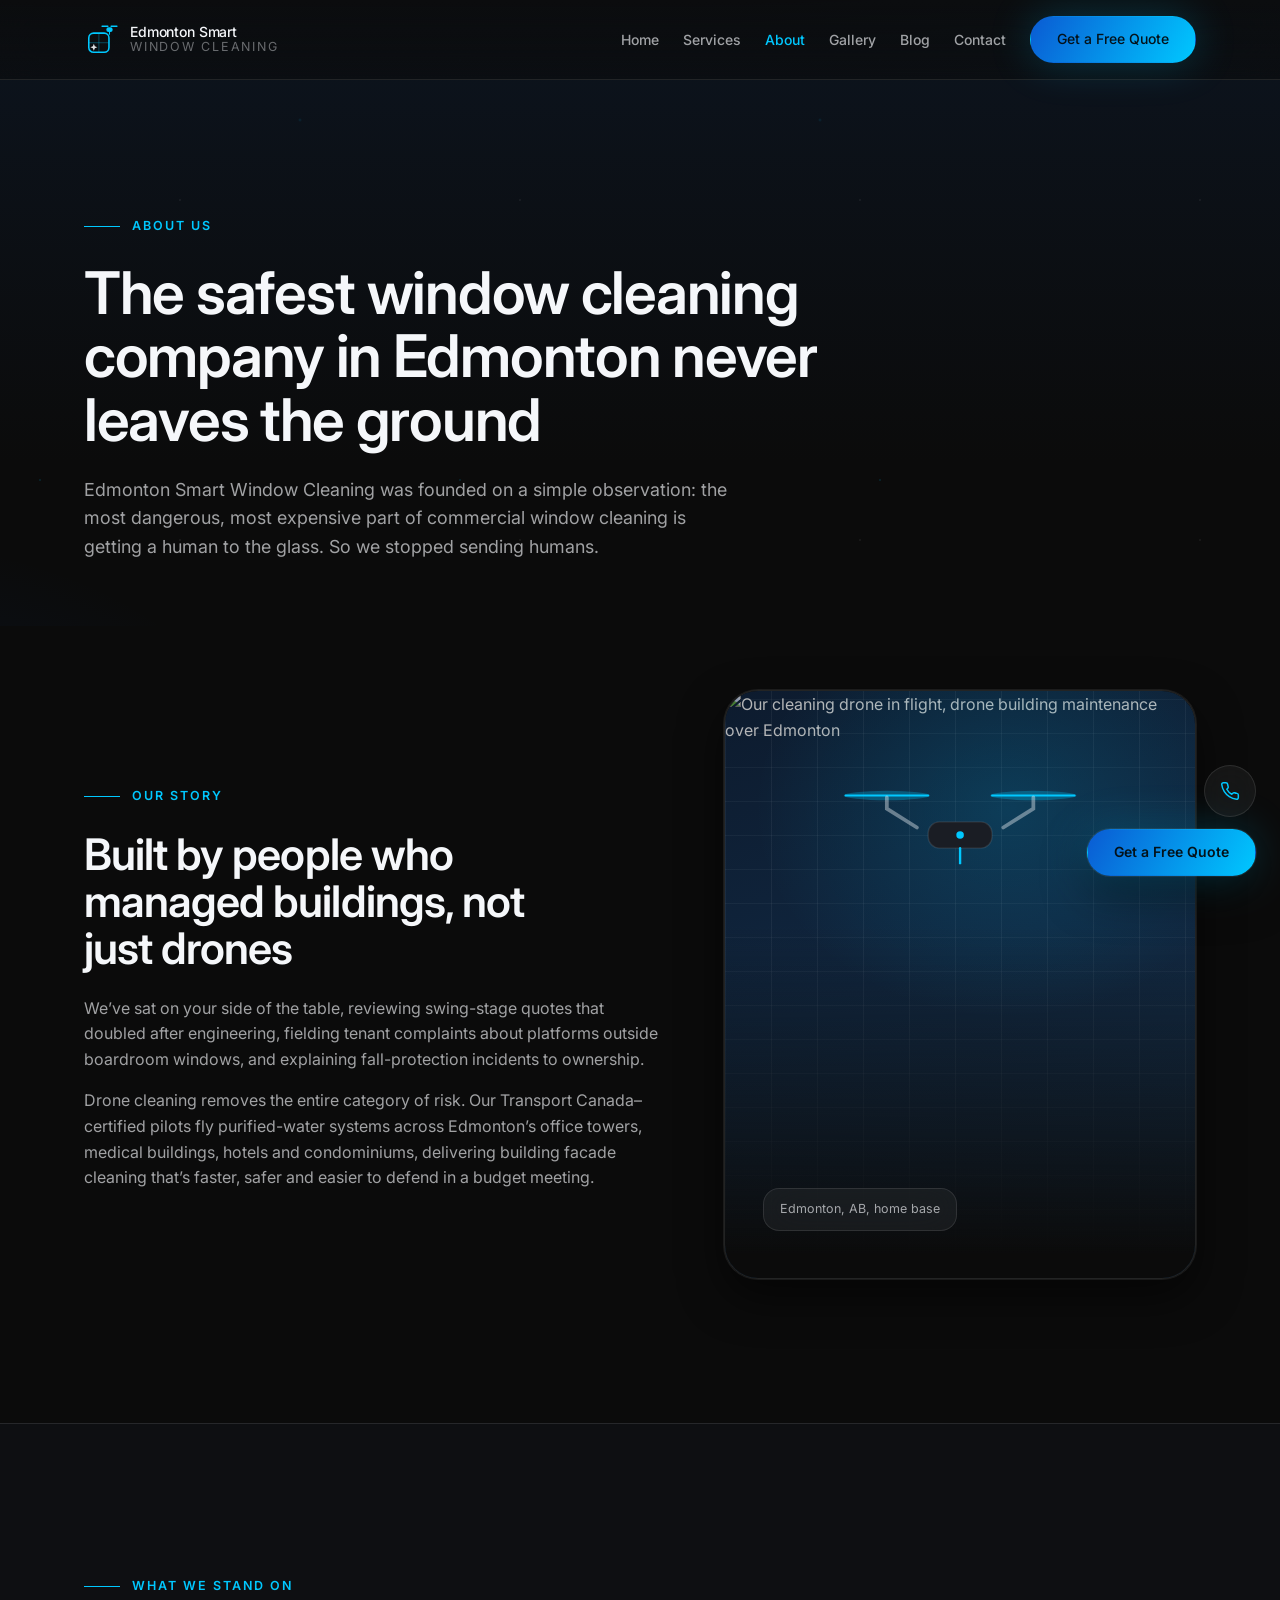
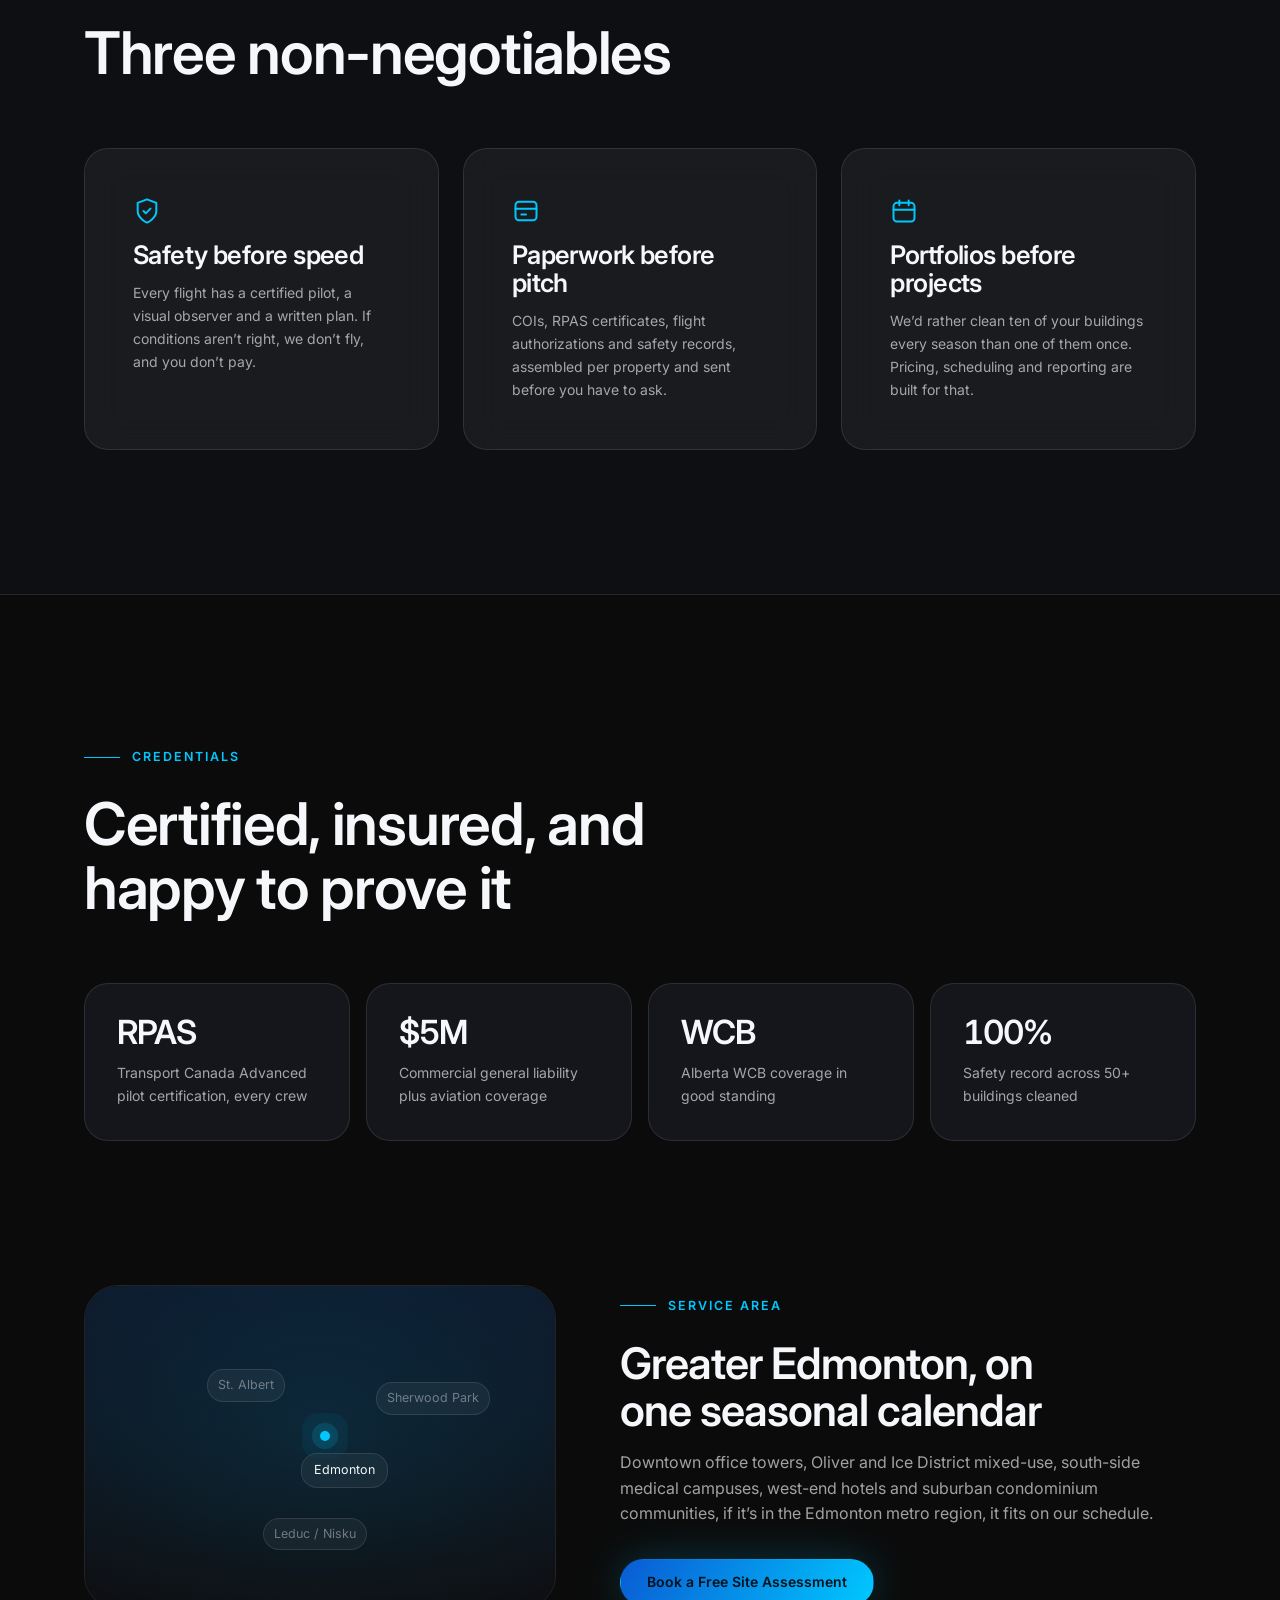
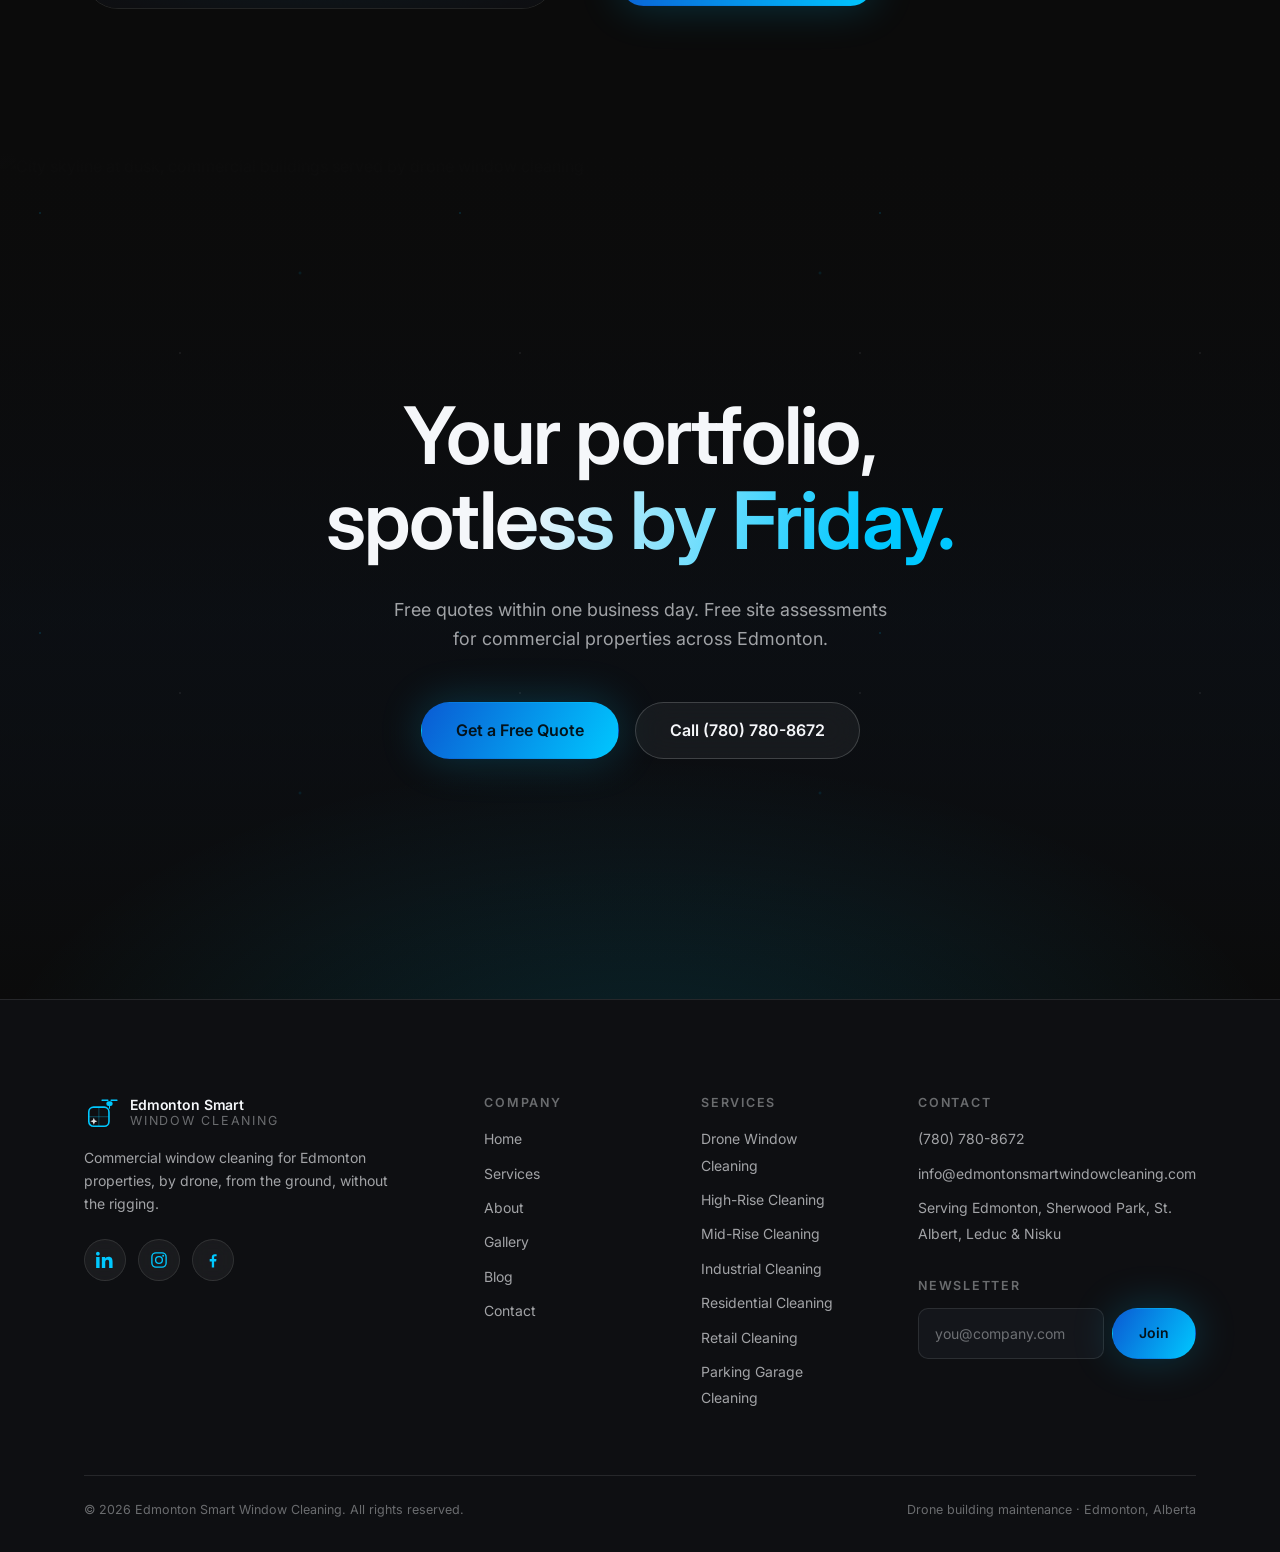
==== about.html @ fe4377ed "Add files via upload" ====
<!DOCTYPE html>
<html lang="en">
<head>
<meta charset="utf-8">
<title>About Us | Edmonton Smart Window Cleaning</title>
<meta name="description" content="Edmonton’s drone window cleaning specialists, Transport Canada certified pilots, $5M insured, built for commercial property management portfolios.">
<meta name="viewport" content="width=device-width, initial-scale=1">
<link rel="icon" href="favicon.svg" type="image/svg+xml">
<link rel="stylesheet" href="ds.css">
<link rel="stylesheet" href="site.css">
<script type="application/ld+json">{"@context":"https://schema.org","@type":"LocalBusiness","name":"Edmonton Smart Window Cleaning","description":"Drone window cleaning and exterior building cleaning for commercial properties in Edmonton, Alberta.","telephone":"+1-780-780-8672","email":"info@edmontonsmartwindowcleaning.com","areaServed":{"@type":"City","name":"Edmonton"},"address":{"@type":"PostalAddress","addressLocality":"Edmonton","addressRegion":"AB","addressCountry":"CA"},"sameAs":["https://linkedin.com/company/edmontonsmartwindowcleaning","https://instagram.com/edmontonsmartwindowcleaning","https://facebook.com/edmontonsmartwindowcleaning"]}</script>
</head>
<body>
<nav class="nav" aria-label="Main">
  <a class="brand" href="index.html" aria-label="Edmonton Smart Window Cleaning home">
    <svg width="34" height="34" viewBox="0 0 64 64" fill="none" aria-hidden="true"><rect x="9" y="21" width="38" height="36" rx="9" stroke="var(--c-accent)" stroke-width="3"></rect><path d="M28 21v36M9 39h38" stroke="var(--c-accent)" stroke-width="1.5" opacity="0.4"></path><line x1="34" y1="8" x2="45" y2="8" stroke="var(--c-accent)" stroke-width="2.5" stroke-linecap="round"></line><line x1="51" y1="8" x2="62" y2="8" stroke="var(--c-accent)" stroke-width="2.5" stroke-linecap="round"></line><rect x="42" y="10" width="12" height="9" rx="4.5" fill="var(--c-accent)"></rect><path d="M48 19v4" stroke="var(--c-accent)" stroke-width="2" stroke-linecap="round"></path><path d="M18.5 41l1.9 4.6 4.6 1.9-4.6 1.9-1.9 4.6-1.9-4.6-4.6-1.9 4.6-1.9z" fill="var(--c-text)" opacity="0.9"></path></svg>
    <span>Edmonton Smart<small>Window Cleaning</small></span>
  </a>
  <div class="nav-links">
    <a href="index.html">Home</a>
    <a href="services.html">Services</a>
    <a href="about.html" aria-current="page">About</a>
    <a href="gallery.html">Gallery</a>
    <a href="blog.html">Blog</a>
    <a href="contact.html">Contact</a>
    <a class="btn btn-primary" href="contact.html">Get a Free Quote</a>
  </div>
</nav>

<div class="fab-stack">
  <a class="fab-call" href="tel:+17807808672" aria-label="Call (780) 780-8672"><svg width="20" height="20" viewBox="0 0 24 24" fill="none" stroke="currentColor" stroke-width="1.8" stroke-linecap="round" stroke-linejoin="round" aria-hidden="true"><path d="M22 16.9v3a2 2 0 0 1-2.2 2 19.8 19.8 0 0 1-8.6-3.1 19.5 19.5 0 0 1-6-6A19.8 19.8 0 0 1 2.1 4.2 2 2 0 0 1 4.1 2h3a2 2 0 0 1 2 1.7c.13.96.36 1.9.7 2.8a2 2 0 0 1-.45 2.1L8.1 9.9a16 16 0 0 0 6 6l1.3-1.3a2 2 0 0 1 2.1-.45c.9.34 1.84.57 2.8.7A2 2 0 0 1 22 16.9z"></path></svg></a>
  <a class="btn btn-primary fab-quote" href="contact.html">Get a Free Quote</a>
</div>

<header style="padding: calc(var(--s-10) + var(--s-8)) 0 var(--s-8); position:relative; overflow:clip;"><div class="scene" aria-hidden="true"><div class="haze" style="background: radial-gradient(900px 500px at 80% -20%, rgba(0,200,255,0.09), transparent 60%), radial-gradient(700px 500px at 0% 120%, rgba(10,91,211,0.12), transparent 60%), linear-gradient(180deg, var(--c-dusk-1) -40%, var(--c-bg) 70%);"></div><div class="particles" style="opacity:0.25;"></div></div><div class="wrap" style="position:relative;"><p class="kicker">About us</p><h1 style="font-size: var(--fs-h1); max-width: 20ch;">The safest window cleaning company in Edmonton never leaves the ground</h1><p class="lead" style="margin-top: var(--s-5);">Edmonton Smart Window Cleaning was founded on a simple observation: the most dangerous, most expensive part of commercial window cleaning is getting a human to the glass. So we stopped sending humans.</p></div></header><section class="section" style="padding-top: var(--s-8);"><div class="wrap" style="display:grid; grid-template-columns: 1.1fr 0.9fr; gap: clamp(28px,5vw,80px); align-items:center;"><div class="reveal"><p class="kicker">Our story</p><h2 style="font-size: var(--fs-h2); max-width: 18ch;">Built by people who managed buildings, not just drones</h2><p class="lead" style="font-size: var(--fs-body); margin-top: var(--s-5);">We’ve sat on your side of the table, reviewing swing-stage quotes that doubled after engineering, fielding tenant complaints about platforms outside boardroom windows, and explaining fall-protection incidents to ownership.</p><p class="lead" style="font-size: var(--fs-body); margin-top: var(--s-4);">Drone cleaning removes the entire category of risk. Our Transport Canada–certified pilots fly purified-water systems across Edmonton’s office towers, medical buildings, hotels and condominiums, delivering building facade cleaning that’s faster, safer and easier to defend in a budget meeting.</p></div><div class="reveal d1 card-hover" style="aspect-ratio: 4/5; border-radius: var(--r-xl); overflow:hidden; position:relative; border:1px solid var(--c-line); box-shadow: var(--sh-md);"><div class="facade img-zoom" style="position:absolute; inset:0;"></div><img class="img-zoom" src="https://images.unsplash.com/photo-1473968512647-3e447244af8f?auto=format&fit=crop&w=1600&q=70" alt="Our cleaning drone in flight, drone building maintenance over Edmonton" loading="lazy" style="position:absolute; inset:0; width:100%; height:100%; object-fit:cover; filter:saturate(0.8) brightness(0.72) contrast(1.06);"><div style="position:absolute; inset:0; background:radial-gradient(360px 300px at 60% 20%, rgba(0,200,255,0.16), transparent 70%);"></div><svg viewBox="0 0 260 130" fill="none" class="drone-fly" style="position:absolute; top:14%; left:24%; width:52%;" aria-hidden="true"><ellipse class="rotor" cx="52" cy="24" rx="46" ry="5" fill="rgba(0,200,255,0.28)"></ellipse><ellipse class="rotor" cx="208" cy="24" rx="46" ry="5" fill="rgba(0,200,255,0.28)"></ellipse><line x1="8" y1="24" x2="96" y2="24" stroke="var(--c-accent)" stroke-width="2" stroke-linecap="round"></line><line x1="164" y1="24" x2="252" y2="24" stroke="var(--c-accent)" stroke-width="2" stroke-linecap="round"></line><path d="M52 26v12l32 20M208 26v12l-32 20" stroke="var(--c-text-faint)" stroke-width="4" stroke-linecap="round"></path><rect x="96" y="52" width="68" height="28" rx="12" fill="var(--c-surface-2)" stroke="var(--c-glass-edge)" stroke-width="1.5"></rect><circle cx="130" cy="66" r="4" fill="var(--c-accent)"></circle><path d="M130 80v16" stroke="var(--c-accent)" stroke-width="2.5" stroke-linecap="round"></path></svg><span class="glass" style="position:absolute; left:8%; bottom:8%; padding: 10px 16px; font-size: var(--fs-xs); color: var(--c-text-mut);">Edmonton, AB, home base</span></div></div></section><section class="section" style="background: var(--c-bg-2); border-block:1px solid var(--c-line);"><div class="wrap"><p class="kicker reveal">What we stand on</p><h2 class="reveal" style="font-size: var(--fs-h1);">Three non-negotiables</h2><div style="display:grid; grid-template-columns: repeat(auto-fit, minmax(260px,1fr)); gap: var(--s-5); margin-top: var(--s-8);"><div class="glass card-hover reveal" style="padding: var(--s-7); border-radius: var(--r-lg);"><svg width="28" height="28" viewBox="0 0 24 24" fill="none" stroke="var(--c-accent)" stroke-width="1.7" stroke-linecap="round" stroke-linejoin="round" aria-hidden="true"><path d="M12 22s8-3.5 8-10V5l-8-3-8 3v7c0 6.5 8 10 8 10z"></path><path d="M9 12l2 2 4-4"></path></svg><h3 style="font-size: var(--fs-h3); margin-top: var(--s-4);">Safety before speed</h3><p style="color: var(--c-text-mut); font-size: var(--fs-sm); margin-top: var(--s-3);">Every flight has a certified pilot, a visual observer and a written plan. If conditions aren’t right, we don’t fly, and you don’t pay.</p></div><div class="glass card-hover reveal d1" style="padding: var(--s-7); border-radius: var(--r-lg);"><svg width="28" height="28" viewBox="0 0 24 24" fill="none" stroke="var(--c-accent)" stroke-width="1.7" stroke-linecap="round" stroke-linejoin="round" aria-hidden="true"><rect x="3" y="4" width="18" height="16" rx="3"></rect><path d="M3 10h18M8 15h4"></path></svg><h3 style="font-size: var(--fs-h3); margin-top: var(--s-4);">Paperwork before pitch</h3><p style="color: var(--c-text-mut); font-size: var(--fs-sm); margin-top: var(--s-3);">COIs, RPAS certificates, flight authorizations and safety records, assembled per property and sent before you have to ask.</p></div><div class="glass card-hover reveal d2" style="padding: var(--s-7); border-radius: var(--r-lg);"><svg width="28" height="28" viewBox="0 0 24 24" fill="none" stroke="var(--c-accent)" stroke-width="1.7" stroke-linecap="round" stroke-linejoin="round" aria-hidden="true"><rect x="3" y="5" width="18" height="16" rx="3"></rect><path d="M8 3v4M16 3v4M3 11h18"></path></svg><h3 style="font-size: var(--fs-h3); margin-top: var(--s-4);">Portfolios before projects</h3><p style="color: var(--c-text-mut); font-size: var(--fs-sm); margin-top: var(--s-3);">We’d rather clean ten of your buildings every season than one of them once. Pricing, scheduling and reporting are built for that.</p></div></div></div></section><section class="section"><div class="wrap"><p class="kicker reveal">Credentials</p><h2 class="reveal" style="font-size: var(--fs-h1); max-width: 15ch;">Certified, insured, and happy to prove it</h2><div style="display:grid; grid-template-columns: repeat(auto-fit, minmax(220px,1fr)); gap: var(--s-4); margin-top: var(--s-8);"><div class="reveal" style="border:1px solid var(--c-line); border-radius: var(--r-lg); padding: var(--s-6); background: var(--c-surface);"><p class="stat-num" style="font-size: clamp(30px,2.6vw,42px);">RPAS</p><p class="stat-label">Transport Canada Advanced pilot certification, every crew</p></div><div class="reveal d1" style="border:1px solid var(--c-line); border-radius: var(--r-lg); padding: var(--s-6); background: var(--c-surface);"><p class="stat-num" style="font-size: clamp(30px,2.6vw,42px);">$5M</p><p class="stat-label">Commercial general liability plus aviation coverage</p></div><div class="reveal d2" style="border:1px solid var(--c-line); border-radius: var(--r-lg); padding: var(--s-6); background: var(--c-surface);"><p class="stat-num" style="font-size: clamp(30px,2.6vw,42px);">WCB</p><p class="stat-label">Alberta WCB coverage in good standing</p></div><div class="reveal d3" style="border:1px solid var(--c-line); border-radius: var(--r-lg); padding: var(--s-6); background: var(--c-surface);"><p class="stat-num" style="font-size: clamp(30px,2.6vw,42px);"><span class="count" style="--n:100;"></span>%</p><p class="stat-label">Safety record across 50+ buildings cleaned</p></div></div></div></section><section class="section" style="padding-top:0;"><div class="wrap" style="display:grid; grid-template-columns: 0.9fr 1.1fr; gap: clamp(28px,5vw,80px); align-items:center;"><div class="reveal card-hover" style="aspect-ratio: 16/11; border-radius: var(--r-xl); overflow:hidden; position:relative; border:1px solid var(--c-line);"><div class="img-zoom" style="position:absolute; inset:0; background: radial-gradient(500px 300px at 50% 45%, rgba(0,200,255,0.10), transparent 70%), linear-gradient(180deg, var(--c-dusk-1), var(--c-bg-2));"></div><div style="position:absolute; left:50%; top:45%; width:10px; height:10px; border-radius:50%; background:var(--c-accent); box-shadow: 0 0 0 8px rgba(0,200,255,0.15), 0 0 0 18px rgba(0,200,255,0.06), var(--sh-glow);"></div><span class="glass" style="position:absolute; left:46%; top:52%; padding:6px 12px; font-size:var(--fs-xs); color:var(--c-text);">Edmonton</span><span class="glass" style="position:absolute; left:62%; top:30%; padding:5px 10px; font-size:var(--fs-xs); color:var(--c-text-faint);">Sherwood Park</span><span class="glass" style="position:absolute; left:26%; top:26%; padding:5px 10px; font-size:var(--fs-xs); color:var(--c-text-faint);">St. Albert</span><span class="glass" style="position:absolute; left:38%; top:72%; padding:5px 10px; font-size:var(--fs-xs); color:var(--c-text-faint);">Leduc / Nisku</span></div><div class="reveal d1"><p class="kicker">Service area</p><h2 style="font-size: var(--fs-h2); max-width: 16ch;">Greater Edmonton, on one seasonal calendar</h2><p class="lead" style="font-size: var(--fs-body); margin-top: var(--s-4);">Downtown office towers, Oliver and Ice District mixed-use, south-side medical campuses, west-end hotels and suburban condominium communities, if it’s in the Edmonton metro region, it fits on our schedule.</p><a class="btn btn-primary" href="contact.html" style="margin-top: var(--s-6);">Book a Free Site Assessment</a></div></div></section>
<section class="section" style="overflow:clip; position:relative;" aria-label="Get a quote">
  <div class="scene" aria-hidden="true">
    <div class="haze" style="background: radial-gradient(1000px 500px at 50% 110%, rgba(0,200,255,0.13), transparent 65%), linear-gradient(180deg, var(--c-bg), var(--c-dusk-1) 140%);"></div><img src="https://images.unsplash.com/photo-1444723121867-7a241cacace9?auto=format&fit=crop&w=1600&q=70" alt="City skyline at dusk, commercial buildings served by drone window cleaning" loading="lazy" style="position:absolute; inset:0; width:100%; height:100%; object-fit:cover; opacity:0.4; filter:saturate(0.75) brightness(0.7);"><div style="position:absolute; inset:0; background: radial-gradient(1000px 500px at 50% 110%, rgba(0,200,255,0.13), transparent 65%), linear-gradient(180deg, var(--c-bg), color-mix(in srgb, var(--c-bg) 40%, transparent) 55%, var(--c-bg));"></div>
    
    
    
    
    <div class="particles" style="opacity:0.3;"></div>
  </div>
  <div class="wrap" style="text-align:center; padding-block: var(--s-9); position:relative;">
    <h2 class="reveal-blur" style="font-size: var(--fs-display); max-width: 15ch; margin-inline:auto;">Your portfolio, <span class="grad-text">spotless by Friday.</span></h2>
    <p class="lead reveal" style="margin: var(--s-6) auto 0; max-width: 46ch;">Free quotes within one business day. Free site assessments for commercial properties across Edmonton.</p>
    <div class="reveal d1" style="display:flex; flex-wrap:wrap; gap: var(--s-4); justify-content:center; margin-top: var(--s-7);">
      <a class="btn btn-primary btn-lg" href="contact.html">Get a Free Quote</a>
      <a class="btn btn-outline btn-lg" href="tel:+17807808672">Call (780) 780-8672</a>
    </div>
  </div>
</section>

<footer class="footer">
  <div class="wrap">
    <div class="footer-grid">
      <div>
        <a class="brand" href="index.html" style="margin-bottom: var(--s-4);">
          <svg width="34" height="34" viewBox="0 0 64 64" fill="none" aria-hidden="true"><rect x="9" y="21" width="38" height="36" rx="9" stroke="var(--c-accent)" stroke-width="3"></rect><path d="M28 21v36M9 39h38" stroke="var(--c-accent)" stroke-width="1.5" opacity="0.4"></path><line x1="34" y1="8" x2="45" y2="8" stroke="var(--c-accent)" stroke-width="2.5" stroke-linecap="round"></line><line x1="51" y1="8" x2="62" y2="8" stroke="var(--c-accent)" stroke-width="2.5" stroke-linecap="round"></line><rect x="42" y="10" width="12" height="9" rx="4.5" fill="var(--c-accent)"></rect><path d="M48 19v4" stroke="var(--c-accent)" stroke-width="2" stroke-linecap="round"></path><path d="M18.5 41l1.9 4.6 4.6 1.9-4.6 1.9-1.9 4.6-1.9-4.6-4.6-1.9 4.6-1.9z" fill="var(--c-text)" opacity="0.9"></path></svg>
          <span>Edmonton Smart<small>Window Cleaning</small></span>
        </a>
        <p style="color: var(--c-text-mut); font-size: var(--fs-sm); max-width: 34ch; margin-top: var(--s-4);">Commercial window cleaning for Edmonton properties, by drone, from the ground, without the rigging.</p>
        <div style="display:flex; gap: var(--s-3); margin-top: var(--s-5);">
          <a class="fab-call" style="width:42px; height:42px;" href="https://linkedin.com/company/edmontonsmartwindowcleaning" aria-label="LinkedIn"><svg width="18" height="18" viewBox="0 0 24 24" fill="currentColor" aria-hidden="true"><path d="M4.98 3.5C4.98 4.88 3.87 6 2.5 6S0 4.88 0 3.5 1.12 1 2.5 1s2.48 1.12 2.48 2.5zM.2 8h4.6v14.8H.2V8zm7.6 0h4.4v2h.1c.6-1.1 2.1-2.3 4.3-2.3 4.6 0 5.5 3 5.5 7v8.1h-4.6v-7.2c0-1.7 0-3.9-2.4-3.9s-2.8 1.9-2.8 3.8v7.3H7.8V8z"></path></svg></a>
          <a class="fab-call" style="width:42px; height:42px;" href="https://instagram.com/edmontonsmartwindowcleaning" aria-label="Instagram"><svg width="18" height="18" viewBox="0 0 24 24" fill="none" stroke="currentColor" stroke-width="1.8" aria-hidden="true"><rect x="2.5" y="2.5" width="19" height="19" rx="5.5"></rect><circle cx="12" cy="12" r="4.5"></circle><circle cx="17.6" cy="6.4" r="1.3" fill="currentColor" stroke="none"></circle></svg></a>
          <a class="fab-call" style="width:42px; height:42px;" href="https://facebook.com/edmontonsmartwindowcleaning" aria-label="Facebook"><svg width="18" height="18" viewBox="0 0 24 24" fill="currentColor" aria-hidden="true"><path d="M13.5 22v-8h2.7l.4-3.2h-3.1V8.7c0-.9.3-1.6 1.7-1.6h1.6V4.3c-.3 0-1.3-.1-2.4-.1-2.4 0-4 1.4-4 4.1v2.5H7.6V14h2.8v8h3.1z"></path></svg></a>
        </div>
      </div>
      <div>
        <h4>Company</h4>
        <ul>
          <li><a href="index.html">Home</a></li>
          <li><a href="services.html">Services</a></li>
          <li><a href="about.html">About</a></li>
          <li><a href="gallery.html">Gallery</a></li>
          <li><a href="blog.html">Blog</a></li>
          <li><a href="contact.html">Contact</a></li>
        </ul>
      </div>
      <div>
        <h4>Services</h4>
        <ul>
          <li><a href="services.html#drone">Drone Window Cleaning</a></li>
          <li><a href="services.html#highrise">High-Rise Cleaning</a></li>
          <li><a href="services.html#midrise">Mid-Rise Cleaning</a></li>
          <li><a href="services.html#industrial">Industrial Cleaning</a></li>
          <li><a href="services.html#residential">Residential Cleaning</a></li>
          <li><a href="services.html#retail">Retail Cleaning</a></li>
          <li><a href="services.html#parking">Parking Garage Cleaning</a></li>
        </ul>
      </div>
      <div>
        <h4>Contact</h4>
        <ul>
          <li><a href="tel:+17807808672">(780) 780-8672</a></li>
          <li><a href="mailto:info@edmontonsmartwindowcleaning.com">info@edmontonsmartwindowcleaning.com</a></li>
          <li><span style="color: var(--c-text-mut); font-size: var(--fs-sm);">Serving Edmonton, Sherwood Park, St. Albert, Leduc &amp; Nisku</span></li>
        </ul>
        <h4 style="margin-top: var(--s-6);">Newsletter</h4>
        <div class="footer-news">
          <input class="input" type="email" placeholder="you@company.com" aria-label="Email address">
          <a class="btn btn-primary" href="contact.html" style="flex:none;">Join</a>
        </div>
      </div>
    </div>
    <div class="footer-base">
      <span>© 2026 Edmonton Smart Window Cleaning. All rights reserved.</span>
      <span>Drone building maintenance · Edmonton, Alberta</span>
    </div>
  </div>
</footer>
</body>
</html>
---- ds.css ----
/* Nocturne — design-system tokens and component classes. This file is the source of truth for the system's look; retune it here and see readme.md. */
@import url('https://fonts.googleapis.com/css2?family=Inter:wght@400;500;600;700&display=swap');

:root {
  --color-bg: #161826;
  --color-surface: #232532;
  --color-text: #e9e9ed;
  --color-accent: #9184d9; /* review round 7 (Barron): the accent moves to
     the product's blurple — OKLCH hue 289.2, the hue of the app's own Pro
     accent (#9a8fe0, --om-accent-pro) — at the same lightness the steel
     accent held (L 0.660, so the documented ratios survive) and chroma
     in the product blurple's own range (its token sits at C 0.118; the
     accent takes 0.125, from the old steel's 0.030):
     the accent now reads as an accent rather than another neutral. */
  --color-accent-2: #a7a1db; /* the machine-derived stand-in follows: same
     hue, same L 0.734, chroma at the same 2:3 proportion it held */
  --color-divider: color-mix(in srgb, #e9e9ed 16%, transparent);

  /* Tonal ramps — generated in OKLCH on one shared lightness scale, so the
     same step of any role matches the others in visual value. */
  --color-neutral-100: #f3f5fe;
  --color-neutral-200: #e4e7f5;
  --color-neutral-300: #cfd3e5;
  --color-neutral-400: #b2b6ca;
  --color-neutral-500: #9397ab;
  --color-neutral-600: #75798c;
  --color-neutral-700: #595d6c;
  --color-neutral-800: #3f424d;
  --color-neutral-900: #292b31;

  --color-accent-100: #f5f4ff;
  --color-accent-200: #e7e5fe;
  --color-accent-300: #d2cefd;
  --color-accent-400: #b5abfc;
  --color-accent-500: #968ae0;
  --color-accent-600: #796cbf;
  --color-accent-700: #5d5294;
  --color-accent-800: #423a6a;
  --color-accent-900: #2b2741;

  --color-accent-2-100: #f5f4ff;
  --color-accent-2-200: #e7e5fe;
  --color-accent-2-300: #d2cefd;
  --color-accent-2-400: #b5afe8;
  --color-accent-2-500: #9690c9;
  --color-accent-2-600: #7972a9;
  --color-accent-2-700: #5c5783;
  --color-accent-2-800: #423e5d;
  --color-accent-2-900: #2b293a;

  /* Deck section-divider ground — review round 3: saturation as presence.
     Dividers take a saturated deep indigo (hue 277, the neutral ramp's own
     family; C 0.094 — written when the accent held C 0.030, before the
     round-7 blurple raised it past the ground's) with a lighter bloom and
     a ghost tint of the same hue, while the slide grounds stay
     desaturated. Deck-scale fills only — not interface colors. */
  --color-section: #262a60;
  --color-section-glow: #353b80;
  --color-section-ghost: #4c5397;

  --font-heading: "Inter", system-ui, sans-serif;
  --font-heading-weight: 500;
  --font-body: "Inter", system-ui, sans-serif;

  --space-1: 2.8px;
  --space-2: 5.6px;
  --space-3: 8.4px;
  --space-4: 11.2px;
  --space-6: 16.8px;
  --space-8: 22.4px;

  --radius-sm: 4px;
  --radius-md: 8px;
  --radius-lg: 14px;

  /* Elevation — derived from the ground: soft ink-tinted shadows on a
     light theme, a hairline edge + ambient darkness on a dark one. */
  --shadow-sm: 0 0 0 1px #3f424d;
  --shadow-md: 0 0 0 1px #595d6c, 0 6px 18px rgba(0,0,0,0.55);
  --shadow-lg: 0 0 0 1px #9397ab, 0 16px 40px rgba(0,0,0,0.65);
}

body {
  background: var(--color-bg);
  color: var(--color-text);
  font-family: var(--font-body);
}
h1, h2, h3, h4 { font-family: var(--font-heading); font-weight: var(--font-heading-weight); }

.lighten{mix-blend-mode:lighten;background-color:transparent}

/* ══════════════════════════════════════════════════════════════════════════
   Components — built with the tokens above. Plain CSS
   on plain HTML: no JavaScript, no build step. Each class is documented in
   readme.md and demonstrated in foundations/ and components/.
   ══════════════════════════════════════════════════════════════════════ */

*, *::before, *::after { box-sizing: border-box; }
body { margin: 0; font-size: 15px; line-height: 1.55; font-weight: 400; }
h1, h2, h3, h4, h5, h6 {
  font-family: var(--font-heading); font-weight: var(--font-heading-weight);
  line-height: 1.12; letter-spacing: -0.015em; margin: 0 0 var(--space-2);
}
h1 { font-size: 42px; }
h2 { font-size: 32px; }
h3 { font-size: 25px; }
h4 { font-size: 20px; }
h5 { font-size: 16px; }
h6 { font-size: 13px; }
h6 { letter-spacing: 0.08em; text-transform: uppercase; }
p { margin: 0 0 var(--space-3); }
a { color: var(--color-accent); text-underline-offset: 3px; }
img { display: block; max-width: 100%; }
figure { margin: 0; }
figcaption {
  font-size: 11px; margin-top: var(--space-1);
  color: color-mix(in srgb, var(--color-text) 55%, transparent);
}
.text-muted { color: color-mix(in srgb, var(--color-text) 55%, transparent); }
:focus { outline: none; }
:focus-visible { outline: 2px solid var(--color-accent); outline-offset: 2px; }
::selection { background: color-mix(in srgb, var(--color-accent) 30%, transparent); }

/* — rules — */
/* Rules fade to transparent at both ends instead of stopping cleanly — a
   Nocturne signature. The ramp is 48px an end (one deck baseline unit),
   painted from the same divider token. Freestanding rules fade; box
   outlines, in-control separators, and short accent marks stay solid. */
.hr {
  height: 1px; border: 0; margin: var(--space-4) 0;
  background: linear-gradient(to right,
    transparent, var(--color-divider) 48px,
    var(--color-divider) calc(100% - 48px), transparent);
}

/* — buttons — */
.btn {
  display: inline-flex; align-items: center; justify-content: center; gap: 6px;
  cursor: pointer; text-decoration: none;
  font-family: var(--font-heading); font-weight: var(--font-heading-weight);
  font-size: 13px; line-height: 1.2; color: var(--color-text);
  background: transparent; border: 1px solid transparent;
  padding: calc(var(--space-2) * 0.85) var(--space-3);
  border-radius: var(--radius-md);
}
.btn svg { display: block; }
.btn:disabled { opacity: 0.45; cursor: not-allowed; }
.btn-primary { color: var(--color-accent); border-color: var(--color-accent); }
.btn-primary:hover { background: color-mix(in srgb, var(--color-accent) 12%, transparent); }
.btn-primary:active { background: color-mix(in srgb, var(--color-accent) 22%, transparent); }
.btn-secondary { border-color: var(--color-divider); }
.btn-secondary:hover { background: color-mix(in srgb, var(--color-text) 7%, transparent); }
.btn-secondary:active { background: color-mix(in srgb, var(--color-text) 14%, transparent); }
.btn-ghost { color: var(--color-accent); padding-inline: var(--space-1); }
.btn-ghost:hover { background: color-mix(in srgb, var(--color-accent) 10%, transparent); }
.btn-ghost:active { background: color-mix(in srgb, var(--color-accent) 18%, transparent); }
.btn-icon { width: 34px; height: 34px; padding: 0; }
.btn-block { width: 100%; margin-top: var(--space-2); }

/* — forms — */
.field > label {
  display: block; font-size: 12px; margin-bottom: 5px;
  color: color-mix(in srgb, var(--color-text) 70%, transparent);
}
.input {
  width: 100%; min-height: 36px; padding: 6px 10px; font: inherit;
  font-size: 14px; color: var(--color-text); caret-color: var(--color-accent);
  background: var(--color-surface);
  border: 1px solid var(--color-divider); border-radius: var(--radius-md);
}
.input:hover { border-color: color-mix(in srgb, var(--color-text) 45%, transparent); }
.input:focus-visible { border-color: var(--color-accent); outline-offset: 0; }
textarea.input { min-height: 90px; resize: vertical; }
.radio { display: inline-flex; align-items: center; gap: 8px; cursor: pointer; font-size: 14px; }
.radio input, .seg-opt input {
  position: absolute; opacity: 0; width: 0; height: 0; pointer-events: none;
}
.radio .dot {
  width: 16px; height: 16px; flex: none; border-radius: 50%;
  border: 1.5px solid var(--color-divider);
}
.radio:hover .dot { border-color: var(--color-accent); }
.radio input:checked + .dot {
  border-color: var(--color-accent); background: var(--color-accent);
  box-shadow: inset 0 0 0 4px var(--color-bg);
}
.radio input:focus-visible + .dot { outline: 2px solid var(--color-accent); outline-offset: 2px; }
.seg {
  display: inline-flex; overflow: hidden;
  border: 1px solid var(--color-divider); border-radius: var(--radius-md);
}
.seg-opt {
  display: inline-flex; align-items: center; gap: 6px;
  padding: 7px 12px; font-size: 13px; cursor: pointer;
}
.seg-opt + .seg-opt { border-left: 1px solid var(--color-divider); }
.seg-opt:has(input:checked) { color: var(--color-accent); box-shadow: inset 0 0 0 1px var(--color-accent); }
.seg-opt:not(:has(input:checked)):hover { background: color-mix(in srgb, var(--color-text) 7%, transparent); }
.seg-opt:has(input:focus-visible) { outline: 2px solid var(--color-accent); outline-offset: -2px; }

/* — cards — */
.card {
  display: flex; flex-direction: column; gap: var(--space-2);
  padding: var(--space-3); border-radius: var(--radius-md); background: var(--color-surface);
}
.card-kicker { font-size: 10px; letter-spacing: 0.1em; text-transform: uppercase; color: var(--color-accent); }
.card-title {
  font-family: var(--font-heading); font-weight: var(--font-heading-weight);
  font-size: 17px; line-height: 1.2;
}
.card-body { margin: 0; font-size: 13px; opacity: 0.8; flex: 1; }
.card-meta {
  display: flex; align-items: center; gap: 6px; font-size: 11px;
  color: color-mix(in srgb, var(--color-text) 50%, transparent);
}
.elev-sm { box-shadow: var(--shadow-sm); }
.elev-md { box-shadow: var(--shadow-md); }
.elev-lg { box-shadow: var(--shadow-lg); }

/* — tags — */
.tag {
  display: inline-flex; align-items: center; font-size: 11px;
  letter-spacing: 0.02em; padding: 3px 10px;
  border-radius: calc(var(--radius-md) * 0.75);
}
.tag-accent { background: var(--color-accent-800); color: var(--color-accent-100); }
.tag-accent-2 { background: var(--color-accent-2-800); color: var(--color-accent-2-100); }
.tag-neutral { background: var(--color-neutral-800); color: var(--color-neutral-100); }
.tag-outline { border: 1px solid var(--color-accent); color: var(--color-accent); }

/* — navigation — */
.nav {
  display: flex; align-items: center; gap: var(--space-4);
  padding: var(--space-3) var(--space-4);
  border-bottom: none;
}
.nav-brand {
  font-family: var(--font-heading); font-weight: var(--font-heading-weight);
  font-size: 18px; margin-right: auto;
}
.nav a { color: inherit; text-decoration: none; font-size: 14px; }
.nav a:hover, .nav a[aria-current='page'] { color: var(--color-accent); }

/* — tables — */
.table { width: 100%; border-collapse: collapse; font-size: 14px; }
.table th {
  text-align: left; font-size: 11px; letter-spacing: 0.08em; text-transform: uppercase;
  color: color-mix(in srgb, var(--color-text) 60%, transparent);
  padding: var(--space-2); border-bottom: 1px solid transparent; /* keeps layout; the row paints the fading rule */
}
.table td {
  padding: var(--space-2);
  border-bottom: 1px solid transparent;
}
/* Row rules as row-level strips so the end-fade spans the row, not each cell. */
.table thead tr {
  background: linear-gradient(to right,
    transparent, var(--color-divider) 48px,
    var(--color-divider) calc(100% - 48px), transparent) no-repeat bottom / 100% 1px;
}
.table tbody tr {
  background: linear-gradient(to right,
    transparent, color-mix(in srgb, var(--color-text) 8%, transparent) 48px,
    color-mix(in srgb, var(--color-text) 8%, transparent) calc(100% - 48px), transparent) no-repeat bottom / 100% 1px;
}
.table tbody tr:hover {
  /* the hover tint layers over the row rule, which keeps painting */
  background:
    linear-gradient(color-mix(in srgb, var(--color-text) 4%, transparent),
                    color-mix(in srgb, var(--color-text) 4%, transparent)) no-repeat 0 0 / 100% 100%,
    linear-gradient(to right,
      transparent, color-mix(in srgb, var(--color-text) 8%, transparent) 48px,
      color-mix(in srgb, var(--color-text) 8%, transparent) calc(100% - 48px), transparent) no-repeat bottom / 100% 1px;
}

/* — dialog — */
.dialog-backdrop {
  position: fixed; inset: 0; display: grid; place-items: center;
  padding: var(--space-4);
  background: color-mix(in srgb, var(--color-neutral-900) 50%, transparent);
}
.dialog {
  width: min(440px, 100%); display: flex; flex-direction: column; gap: var(--space-3);
  padding: var(--space-4); border-radius: var(--radius-lg);
  background: var(--color-surface); box-shadow: var(--shadow-lg);
}
.dialog-title {
  font-family: var(--font-heading); font-weight: var(--font-heading-weight);
  font-size: 20px;
}
.dialog-body { font-size: 14px; opacity: 0.85; }
.dialog-actions { display: flex; justify-content: flex-end; gap: var(--space-2); margin-top: var(--space-2); }
---- site.css ----
/* ══════════════════════════════════════════════════════════════════
   EDMONTON SMART WINDOW CLEANING - DESIGN TOKENS
   Swap any value in this :root block to reskin the entire site.
   No colour, font, size, spacing or radius is hard-coded below it.
   ══════════════════════════════════════════════════════════════════ */
:root {
  /* - colour - */
  --c-bg: #0B0B0B;
  --c-bg-2: #0E0F12;
  --c-surface: #14161B;
  --c-surface-2: #1A1D24;
  --c-glass: rgba(255,255,255,0.05);
  --c-glass-edge: rgba(255,255,255,0.10);
  --c-text: #F5F7FA;
  --c-text-mut: rgba(245,247,250,0.64);
  --c-text-faint: rgba(245,247,250,0.40);
  --c-accent: #00C8FF;
  --c-accent-deep: #0A5BD3;
  --c-accent-soft: rgba(0,200,255,0.14);
  --c-accent-ink: #04121A;
  --c-line: rgba(245,247,250,0.10);
  --c-line-strong: rgba(245,247,250,0.18);
  --c-dusk-1: #0D1B2E;   /* scene: sky top */
  --c-dusk-2: #10263F;   /* scene: sky low */
  --c-glass-blue: #16324D; /* scene: lit glazing */
  --c-scrim: rgba(6,7,9,0.72);
  --grad-accent: linear-gradient(120deg, var(--c-accent-deep), var(--c-accent));
  --grad-text: linear-gradient(105deg, var(--c-text) 30%, var(--c-accent) 85%);

  /* - type - */
  --f-head: "Inter", system-ui, sans-serif;
  --f-body: "Inter", system-ui, sans-serif;
  --fw-head: 600;
  --fs-display: clamp(44px, 6.2vw, 92px);
  --fs-h1: clamp(36px, 4.6vw, 64px);
  --fs-h2: clamp(28px, 3.4vw, 46px);
  --fs-h3: clamp(21px, 2vw, 27px);
  --fs-h4: 19px;
  --fs-lead: clamp(17px, 1.4vw, 20px);
  --fs-body: 16px;
  --fs-sm: 14px;
  --fs-xs: 12.5px;
  --fs-stat: clamp(44px, 4.4vw, 72px);

  /* - spacing scale - */
  --s-1: 4px;  --s-2: 8px;  --s-3: 12px; --s-4: 16px; --s-5: 24px;
  --s-6: 32px; --s-7: 48px; --s-8: 64px; --s-9: 96px; --s-10: 144px;
  --edge: clamp(20px, 5vw, 72px);
  --wrap: 1240px;

  /* - radius - */
  --r-sm: 10px; --r-md: 16px; --r-lg: 24px; --r-xl: 34px; --r-pill: 999px;

  /* - elevation & fx - */
  --sh-sm: 0 0 0 1px rgba(255,255,255,0.07);
  --sh-md: 0 0 0 1px rgba(255,255,255,0.08), 0 18px 44px rgba(0,0,0,0.55);
  --sh-lg: 0 0 0 1px rgba(255,255,255,0.10), 0 32px 80px rgba(0,0,0,0.65);
  --sh-glow: 0 0 44px rgba(0,200,255,0.22);
  --blur: 18px;
  --ease: cubic-bezier(0.22, 1, 0.36, 1);
  --dur: 0.5s;

  /* map the Nocturne base tokens onto this brand so its classes reskin */
  --color-bg: var(--c-bg); --color-surface: var(--c-surface);
  --color-text: var(--c-text); --color-accent: var(--c-accent);
  --color-divider: var(--c-line);
  --font-heading: var(--f-head); --font-body: var(--f-body);
  --font-heading-weight: var(--fw-head);
  --radius-sm: var(--r-sm); --radius-md: var(--r-md); --radius-lg: var(--r-lg);
  --shadow-sm: var(--sh-sm); --shadow-md: var(--sh-md); --shadow-lg: var(--sh-lg);
}

/* ══════════ base ══════════ */
*, *::before, *::after { box-sizing: border-box; }
html { scroll-behavior: smooth; scroll-padding-top: var(--s-9); }
body {
  margin: 0; background: var(--c-bg); color: var(--c-text);
  font-family: var(--f-body); font-size: var(--fs-body); line-height: 1.65;
  text-wrap: pretty; -webkit-font-smoothing: antialiased;
}
h1,h2,h3,h4 { font-family: var(--f-head); font-weight: var(--fw-head); line-height: 1.08; letter-spacing: -0.022em; margin: 0; }
p { margin: 0; }
a { color: var(--c-accent); text-decoration: none; }
a:hover { color: var(--c-text); }
img, svg { display: block; max-width: 100%; }
:focus { outline: none; }
:focus-visible { outline: 2px solid var(--c-accent); outline-offset: 2px; }
::selection { background: var(--c-accent-soft); }
.wrap { max-width: var(--wrap); margin: 0 auto; padding-inline: var(--edge); }
.grad-text { background: var(--grad-text); -webkit-background-clip: text; background-clip: text; color: transparent; padding-bottom: 0.15em; margin-bottom: -0.15em; }

/* ══════════ shared chrome ══════════ */
.nav {
  position: fixed; inset: 0 0 auto 0; z-index: 50;
  display: flex; align-items: center; gap: var(--s-6);
  padding: var(--s-4) max(var(--edge), calc((100% - var(--wrap)) / 2 + var(--edge)));
  background: linear-gradient(rgba(11,11,11,0.82), rgba(11,11,11,0.55));
  backdrop-filter: blur(var(--blur)); -webkit-backdrop-filter: blur(var(--blur));
  border-bottom: 1px solid var(--c-line);
}
.nav-links { display: flex; align-items: center; gap: var(--s-5); margin-left: auto; }
.nav a { color: var(--c-text-mut); font-size: var(--fs-sm); font-weight: 500; transition: color var(--dur) var(--ease); white-space: nowrap; }
.nav a:hover { color: var(--c-text); }
.nav a[aria-current="page"] { color: var(--c-accent); }
.brand { display: flex; align-items: center; gap: var(--s-3); color: var(--c-text) !important; font-family: var(--f-head); font-weight: var(--fw-head); font-size: 17px; letter-spacing: -0.01em; line-height: 1.15; }
.brand small { display: block; font-size: var(--fs-xs); font-weight: 400; color: var(--c-text-faint); letter-spacing: 0.14em; text-transform: uppercase; }
@media (max-width: 900px) { .nav-links a:not(.btn) { display: none; } }

.btn {
  display: inline-flex; align-items: center; justify-content: center; gap: var(--s-2);
  font-family: var(--f-head); font-weight: 600; font-size: var(--fs-sm); line-height: 1.2;
  padding: 14px 26px; border-radius: var(--r-pill); border: 1px solid transparent;
  cursor: pointer; text-decoration: none; white-space: nowrap;
  transition: transform var(--dur) var(--ease), box-shadow var(--dur) var(--ease), background var(--dur) var(--ease), border-color var(--dur) var(--ease), color var(--dur) var(--ease);
}
.btn-primary { background: var(--grad-accent); color: var(--c-accent-ink) !important; box-shadow: var(--sh-glow); }
.btn-primary:hover { transform: translateY(-2px); box-shadow: 0 0 60px rgba(0,200,255,0.38); }
.btn-outline { border-color: var(--c-line-strong); color: var(--c-text) !important; background: var(--c-glass); backdrop-filter: blur(var(--blur)); }
.btn-outline:hover { border-color: var(--c-accent); color: var(--c-accent) !important; transform: translateY(-2px); }
.btn-lg { padding: 18px 34px; font-size: var(--fs-body); }

.kicker { display: inline-flex; align-items: center; gap: var(--s-3); font-size: var(--fs-xs); font-weight: 600; letter-spacing: 0.16em; text-transform: uppercase; color: var(--c-accent); margin-bottom: var(--s-5); }
.kicker::before { content: ""; width: 36px; height: 1px; background: var(--c-accent); }
.lead { font-size: var(--fs-lead); line-height: 1.6; color: var(--c-text-mut); max-width: 60ch; }
.section { padding-block: var(--s-10); position: relative; }
.rule { height: 1px; border: 0; margin: 0; background: linear-gradient(to right, transparent, var(--c-line) 48px calc(100% - 48px), transparent); }

/* floating quick actions */
.fab-stack { position: fixed; right: var(--s-5); bottom: var(--s-5); z-index: 60; display: flex; flex-direction: column; align-items: flex-end; gap: var(--s-3); }
.fab-quote { box-shadow: var(--sh-glow), var(--sh-md); }
.fab-call { width: 52px; height: 52px; border-radius: var(--r-pill); display: grid; place-items: center; background: var(--c-glass); border: 1px solid var(--c-glass-edge); backdrop-filter: blur(var(--blur)); color: var(--c-accent) !important; transition: transform var(--dur) var(--ease), border-color var(--dur) var(--ease); }
.fab-call:hover { transform: translateY(-2px); border-color: var(--c-accent); }

/* footer */
.footer { border-top: 1px solid var(--c-line); background: var(--c-bg-2); padding: var(--s-9) 0 var(--s-6); position: relative; overflow: hidden; }
.footer::before { content: ""; position: absolute; inset: auto -20% -60% -20%; height: 70%; background: radial-gradient(closest-side, var(--c-accent-soft), transparent 70%); pointer-events: none; }
.footer-grid { display: grid; grid-template-columns: 2.2fr 1fr 1fr 1.4fr; gap: var(--s-8); position: relative; }
.footer h4 { font-size: var(--fs-xs); letter-spacing: 0.14em; text-transform: uppercase; color: var(--c-text-faint); margin-bottom: var(--s-4); font-weight: 600; }
.footer ul { list-style: none; margin: 0; padding: 0; display: flex; flex-direction: column; gap: var(--s-2); }
.footer a { color: var(--c-text-mut); font-size: var(--fs-sm); }
.footer a:hover { color: var(--c-accent); }
.footer-news { display: flex; gap: var(--s-2); margin-top: var(--s-4); }
.footer-base { display: flex; flex-wrap: wrap; gap: var(--s-4); justify-content: space-between; margin-top: var(--s-8); padding-top: var(--s-5); border-top: 1px solid var(--c-line); color: var(--c-text-faint); font-size: var(--fs-xs); position: relative; }
@media (max-width: 900px) { .footer-grid { grid-template-columns: 1fr 1fr; } }
@media (max-width: 560px) { .footer-grid { grid-template-columns: 1fr; } }

.input {
  width: 100%; font: inherit; font-size: var(--fs-sm); color: var(--c-text);
  background: var(--c-surface); border: 1px solid var(--c-line); border-radius: var(--r-sm);
  padding: 13px 16px; caret-color: var(--c-accent); transition: border-color var(--dur) var(--ease);
}
.input::placeholder { color: var(--c-text-faint); }
.input:hover { border-color: var(--c-line-strong); }
.input:focus-visible { border-color: var(--c-accent); outline: none; }
textarea.input { min-height: 120px; resize: vertical; }

/* ══════════ scroll-driven reveals (pure CSS) ══════════ */
@keyframes rise { from { opacity: 0; transform: translateY(44px); } to { opacity: 1; transform: none; } }
@keyframes fade { from { opacity: 0; } to { opacity: 1; } }
@keyframes rise-blur { from { opacity: 0; transform: translateY(36px); filter: blur(8px); } to { opacity: 1; transform: none; filter: blur(0); } }
@keyframes zoom-soft { from { transform: scale(1.12); } to { transform: scale(1); } }
.reveal, .reveal-blur, .reveal-fade { animation: rise 1s var(--ease) both; animation-timeline: view(); animation-range: entry 8% entry 44%; }
.reveal-blur { animation-name: rise-blur; }
.reveal-fade { animation-name: fade; }
.d1 { animation-range: entry 14% entry 52%; } .d2 { animation-range: entry 20% entry 60%; } .d3 { animation-range: entry 26% entry 68%; }
.img-zoom { animation: zoom-soft 1s linear both; animation-timeline: view(); animation-range: entry 0% cover 55%; }
@media (prefers-reduced-motion: reduce) {
  .reveal, .reveal-blur, .reveal-fade, .img-zoom { animation: none; }
  html { scroll-behavior: auto; }
}

/* ══════════ hero scene machinery ══════════ */
.hero { min-height: 100svh; display: grid; align-items: center; position: relative; overflow: clip; padding-top: var(--s-9); }
.scene { position: absolute; inset: 0; z-index: 0; overflow: hidden; }
.scene ~ .wrap, .hero .wrap { position: relative; z-index: 1; }
@keyframes drift { from { transform: translate3d(-2%, 1%, 0) scale(1.06); } to { transform: translate3d(2%, -1%, 0) scale(1.06); } }
@keyframes bloom { 0%,100% { opacity: 0.7; } 50% { opacity: 1; } }
.scene .haze { position: absolute; inset: -10%; animation: drift 26s ease-in-out infinite alternate; }
.scene .glow { position: absolute; border-radius: 50%; filter: blur(80px); animation: bloom 9s ease-in-out infinite; pointer-events: none; }
@keyframes hero-depart { to { transform: translateY(-12%) scale(1.08); opacity: 0.25; filter: blur(6px); } }
.hero-content { animation: hero-depart linear both; animation-timeline: view(); animation-range: exit 0% exit 90%; }
@keyframes float-y { 0%,100% { transform: translateY(0); } 50% { transform: translateY(-14px); } }
@keyframes float-y2 { 0%,100% { transform: translateY(0) rotate(-1.2deg); } 50% { transform: translateY(-9px) rotate(1deg); } }
.float { animation: float-y 7s ease-in-out infinite; }
.float-alt { animation: float-y2 9s ease-in-out infinite; }
/* particles: three drifting dot fields */
@keyframes particles { from { background-position: 0 0, 0 0, 0 0; } to { background-position: -600px 380px, 420px -540px, -300px -700px; } }
.particles { position: absolute; inset: 0; pointer-events: none; opacity: 0.5;
  background-image:
    radial-gradient(1.5px 1.5px at 40px 60px, rgba(0,200,255,0.85), transparent 100%),
    radial-gradient(1px 1px at 180px 200px, rgba(245,247,250,0.7), transparent 100%),
    radial-gradient(2px 2px at 300px 120px, rgba(0,200,255,0.5), transparent 100%);
  background-size: 420px 420px, 340px 340px, 520px 520px;
  animation: particles 60s linear infinite; }
/* glass card */
.glass { background: var(--c-glass); border: 1px solid var(--c-glass-edge); border-radius: var(--r-md); backdrop-filter: blur(var(--blur)); -webkit-backdrop-filter: blur(var(--blur)); }
/* drone hover animation */
@keyframes rotor-flicker { 0%,100% { opacity: 0.35; } 50% { opacity: 0.9; } }
.rotor { animation: rotor-flicker 0.18s linear infinite; transform-origin: center; }
@keyframes drone-hover { 0%,100% { transform: translateY(0) rotate(0.4deg); } 50% { transform: translateY(-10px) rotate(-0.6deg); } }
.drone-fly { animation: drone-hover 5.5s ease-in-out infinite; }

/* facade composition (buildings drawn from tokens) */
.facade { background:
    linear-gradient(rgba(11,11,11,0) 40%, var(--c-bg) 96%),
    repeating-linear-gradient(90deg, rgba(245,247,250,0.055) 0 1px, transparent 1px 46px),
    repeating-linear-gradient(0deg, rgba(245,247,250,0.045) 0 1px, transparent 1px 34px),
    linear-gradient(160deg, var(--c-dusk-1), var(--c-dusk-2) 46%, var(--c-glass-blue) 100%); }

/* ══════════ animated counters ══════════ */
@property --n { syntax: "<integer>"; initial-value: 0; inherits: false; }
@keyframes count-up { from { --n: 0; } }
.stat-num { font-family: var(--f-head); font-weight: var(--fw-head); font-size: var(--fs-stat); line-height: 1; letter-spacing: -0.03em; font-variant-numeric: tabular-nums; color: var(--c-text); }
.stat-num .count { counter-reset: num var(--n); animation: count-up 1.6s var(--ease) both; animation-timeline: view(); animation-range: entry 20% entry 90%; }
.stat-num .count::after { content: counter(num); }
.stat-label { font-size: var(--fs-sm); color: var(--c-text-mut); margin-top: var(--s-3); }

/* ══════════ stacked cards (Apple-style scroll stack) ══════════ */
.stack { display: grid; gap: var(--s-6); }
.stack-card { position: sticky; top: calc(var(--s-9) + var(--stack-i, 0) * var(--s-6)); transform-origin: center top; }
@keyframes stack-away { to { transform: scale(0.92); filter: brightness(0.55); } }
.stack-card .stack-inner { animation: stack-away linear both; animation-timeline: view(); animation-range: exit-crossing 10% exit-crossing 90%; }
.stack-card:last-child .stack-inner { animation: none; }

/* ══════════ process timeline ══════════ */
.timeline { position: relative; display: grid; gap: var(--s-8); padding-left: var(--s-8); }
.timeline::before { content: ""; position: absolute; left: 9px; top: 8px; bottom: 8px; width: 1px; background: linear-gradient(var(--c-accent), var(--c-line) 70%); }
@keyframes line-grow { from { transform: scaleY(0); } }
.timeline::after { content: ""; position: absolute; left: 8.5px; top: 8px; bottom: 8px; width: 2px; background: var(--c-accent); transform-origin: top; animation: line-grow linear both; animation-timeline: view(); animation-range: entry 10% exit 60%; box-shadow: var(--sh-glow); }
.tl-step { position: relative; }
.tl-step::before { content: ""; position: absolute; left: calc(-1 * var(--s-8) + 3px); top: 6px; width: 13px; height: 13px; border-radius: 50%; background: var(--c-bg); border: 2px solid var(--c-accent); box-shadow: var(--sh-glow); z-index: 1; }
.tl-num { font-size: var(--fs-xs); font-weight: 600; letter-spacing: 0.16em; text-transform: uppercase; color: var(--c-accent); }

/* ══════════ accordion ══════════ */
.acc { border-top: 1px solid var(--c-line); }
.acc details { border-bottom: 1px solid var(--c-line); }
.acc summary { display: flex; align-items: center; gap: var(--s-5); padding: var(--s-5) var(--s-2); cursor: pointer; list-style: none; font-family: var(--f-head); font-weight: 500; font-size: var(--fs-h4); transition: color var(--dur) var(--ease); }
.acc summary::-webkit-details-marker { display: none; }
.acc summary::after { content: "+"; margin-left: auto; font-size: 26px; font-weight: 300; color: var(--c-accent); transition: transform var(--dur) var(--ease); line-height: 1; flex: none; }
.acc details[open] summary::after { transform: rotate(45deg); }
.acc summary:hover { color: var(--c-accent); }
.acc details::details-content { block-size: 0; overflow: hidden; transition: block-size var(--dur) var(--ease), content-visibility var(--dur); transition-behavior: allow-discrete; }
.acc details[open]::details-content { block-size: auto; }
.acc .acc-body { padding: 0 var(--s-2) var(--s-6); color: var(--c-text-mut); max-width: 72ch; }

/* ══════════ marquee (logos / testimonials) ══════════ */
@keyframes marquee { to { transform: translateX(-50%); } }
.marquee { overflow: hidden; mask-image: linear-gradient(to right, transparent, black 12%, black 88%, transparent); -webkit-mask-image: linear-gradient(to right, transparent, black 12%, black 88%, transparent); }
.marquee-track { display: flex; gap: var(--s-6); width: max-content; animation: marquee var(--marquee-dur, 40s) linear infinite; }
.marquee:hover .marquee-track { animation-play-state: paused; }
@media (prefers-reduced-motion: reduce) { .marquee-track { animation: none; flex-wrap: wrap; } }

/* ══════════ before / after wipe (pure CSS) ══════════ */
.ba { position: relative; overflow: hidden; border-radius: var(--r-lg); box-shadow: var(--sh-md); }
.ba-track { width: 100%; }
.ba-frame { position: relative; width: 100%; aspect-ratio: 16/10; overflow: hidden; }
.ba-layer { position: absolute; inset: 0; }
/* the dirty pane vs the cleaned pane: same photo, opposite grades */
.ba-frame > .ba-layer:first-of-type img { filter: sepia(0.38) saturate(0.5) brightness(0.52) contrast(0.88) !important; }
.ba-after img { filter: saturate(0.95) brightness(0.92) contrast(1.06) !important; }
@keyframes ba-wipe { from { clip-path: inset(0 0 0 14%); } to { clip-path: inset(0 0 0 86%); } }
.ba-after { clip-path: inset(0 0 0 50%); animation: ba-wipe 8s ease-in-out infinite alternate; }
@keyframes ba-handle { from { left: 14%; } to { left: 86%; } }
.ba-handle { position: absolute; top: 0; bottom: 0; left: 50%; width: 2px; background: var(--c-accent); box-shadow: var(--sh-glow); animation: ba-handle 8s ease-in-out infinite alternate; pointer-events: none; z-index: 2; }
.ba:hover .ba-after, .ba:hover .ba-handle { animation-play-state: paused; }
@media (prefers-reduced-motion: reduce) { .ba-after, .ba-handle { animation: none; } }
.ba-handle::after { content: "⟷"; position: absolute; top: 50%; left: 50%; translate: -50% -50%; width: 40px; height: 40px; border-radius: 50%; background: var(--c-accent); color: var(--c-accent-ink); display: grid; place-items: center; font-size: var(--fs-body); }
.ba-tag { position: absolute; top: var(--s-4); font-size: var(--fs-xs); font-weight: 600; letter-spacing: 0.12em; text-transform: uppercase; padding: 6px 12px; border-radius: var(--r-pill); background: var(--c-scrim); backdrop-filter: blur(var(--blur)); z-index: 1; }

/* ══════════ gallery + lightbox ══════════ */
.masonry { columns: 3; column-gap: var(--s-5); }
.masonry > a { display: block; margin-bottom: var(--s-5); border-radius: var(--r-md); overflow: hidden; position: relative; box-shadow: var(--sh-sm); }
.masonry .tile { transition: transform 0.8s var(--ease); }
.masonry > a:hover .tile { transform: scale(1.05); }
@media (max-width: 980px) { .masonry { columns: 2; } }
@media (max-width: 620px) { .masonry { columns: 1; } }
.lightbox { position: fixed; inset: 0; z-index: 100; display: grid; place-items: center; padding: var(--edge); background: var(--c-scrim); backdrop-filter: blur(var(--blur)); opacity: 0; pointer-events: none; transition: opacity var(--dur) var(--ease); }
.lightbox:target { opacity: 1; pointer-events: auto; }
.lightbox figure { margin: 0; width: min(1000px, 100%); border-radius: var(--r-lg); overflow: hidden; box-shadow: var(--sh-lg); transform: scale(0.94); transition: transform var(--dur) var(--ease); }
.lightbox:target figure { transform: scale(1); }
.lightbox-close { position: absolute; inset: 0; cursor: zoom-out; }

/* ══════════ cards & hovers ══════════ */
.card-hover { transition: transform var(--dur) var(--ease), box-shadow var(--dur) var(--ease), border-color var(--dur) var(--ease); }
.card-hover:hover { transform: translateY(-6px); box-shadow: var(--sh-md), var(--sh-glow); border-color: rgba(0,200,255,0.35); }
.chip { display: inline-flex; align-items: center; gap: var(--s-2); font-size: var(--fs-xs); font-weight: 500; letter-spacing: 0.04em; color: var(--c-text-mut); border: 1px solid var(--c-line); border-radius: var(--r-pill); padding: 7px 14px; background: var(--c-glass); }
.chip b { color: var(--c-accent); font-weight: 600; }

/* ══════════ responsive collapses for two-column sections ══════════ */
@media (max-width: 920px) {
  .section .wrap[style*="grid-template-columns"], .stack-inner[style*="grid-template-columns"] { grid-template-columns: 1fr !important; }
  .section .wrap > [style*="order:2"] { order: 0 !important; }
  .section .wrap > [style*="position:sticky"], .section .wrap > [style*="position: sticky"] { position: static !important; }
}
@media (max-width: 600px) {
  form [style*="grid-template-columns"] { grid-template-columns: 1fr !important; }
  .masonry > a .tile { height: auto !important; aspect-ratio: 4/3; }
}
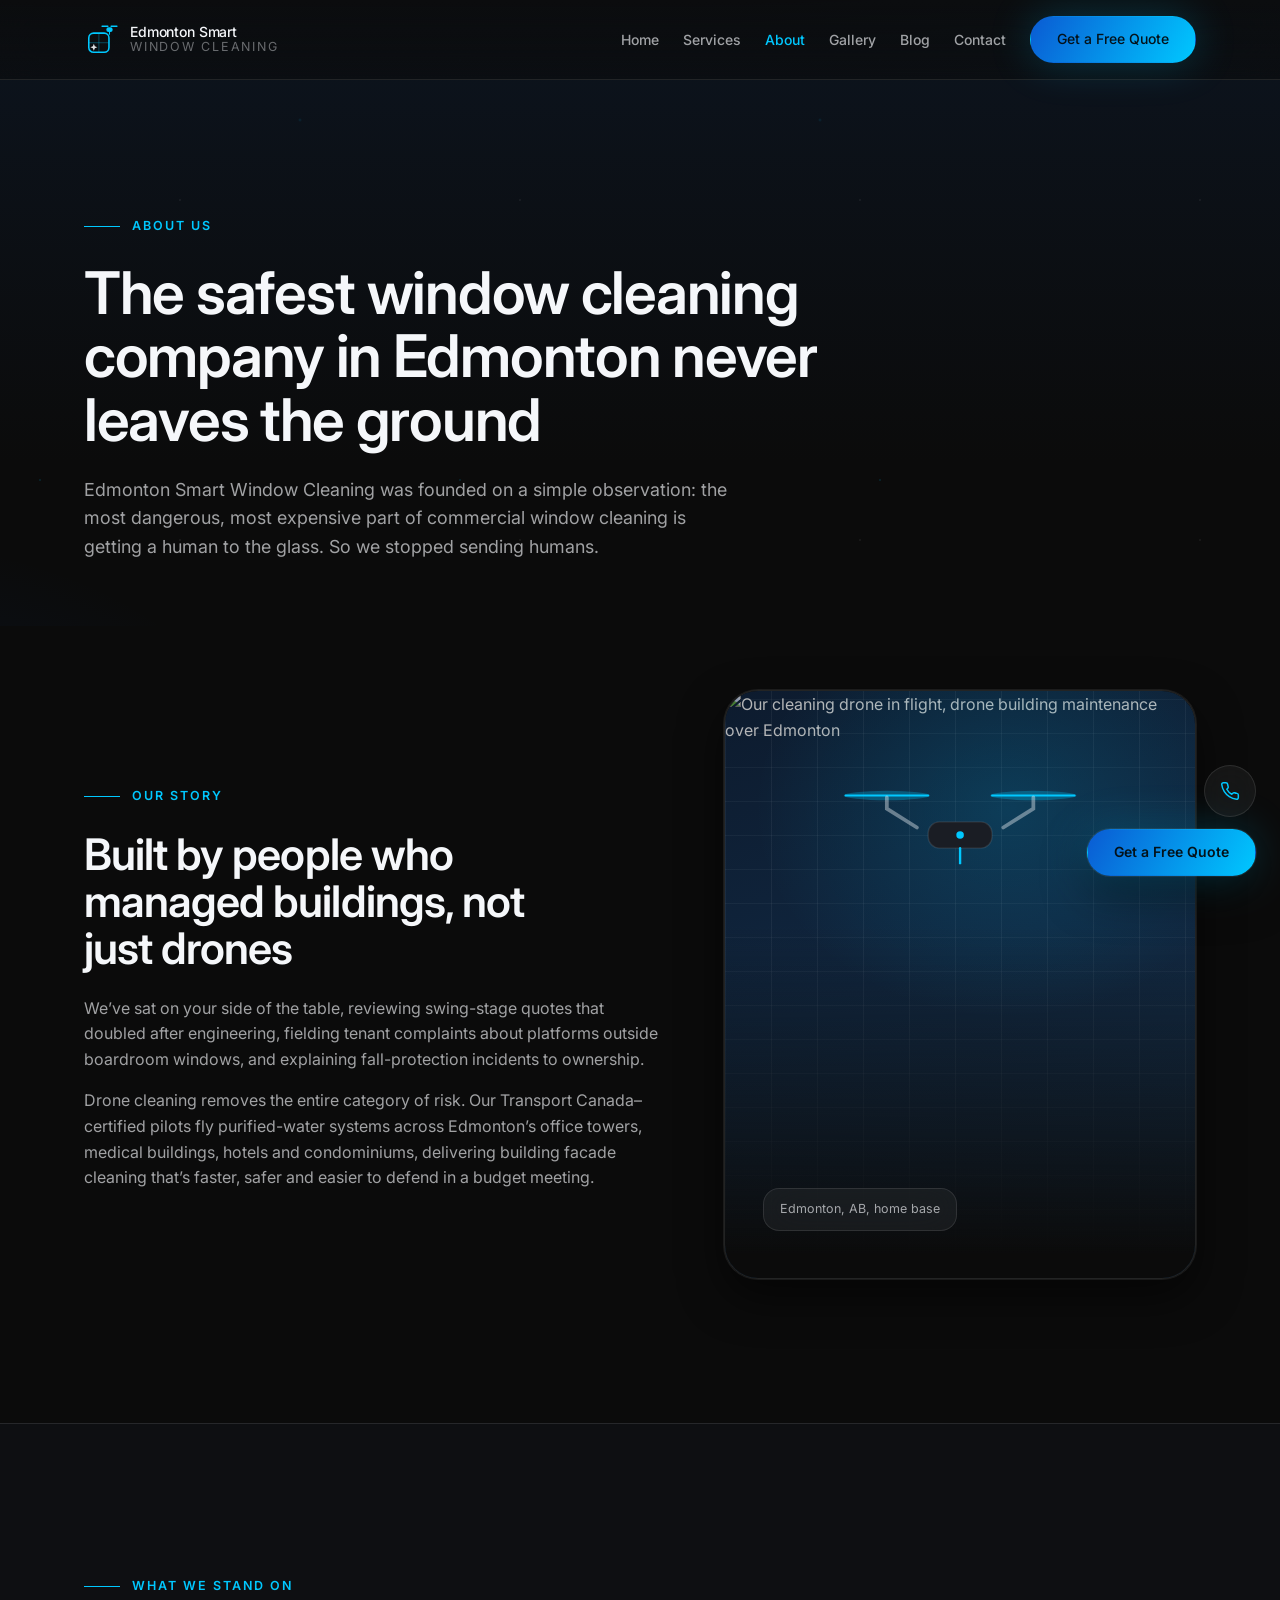
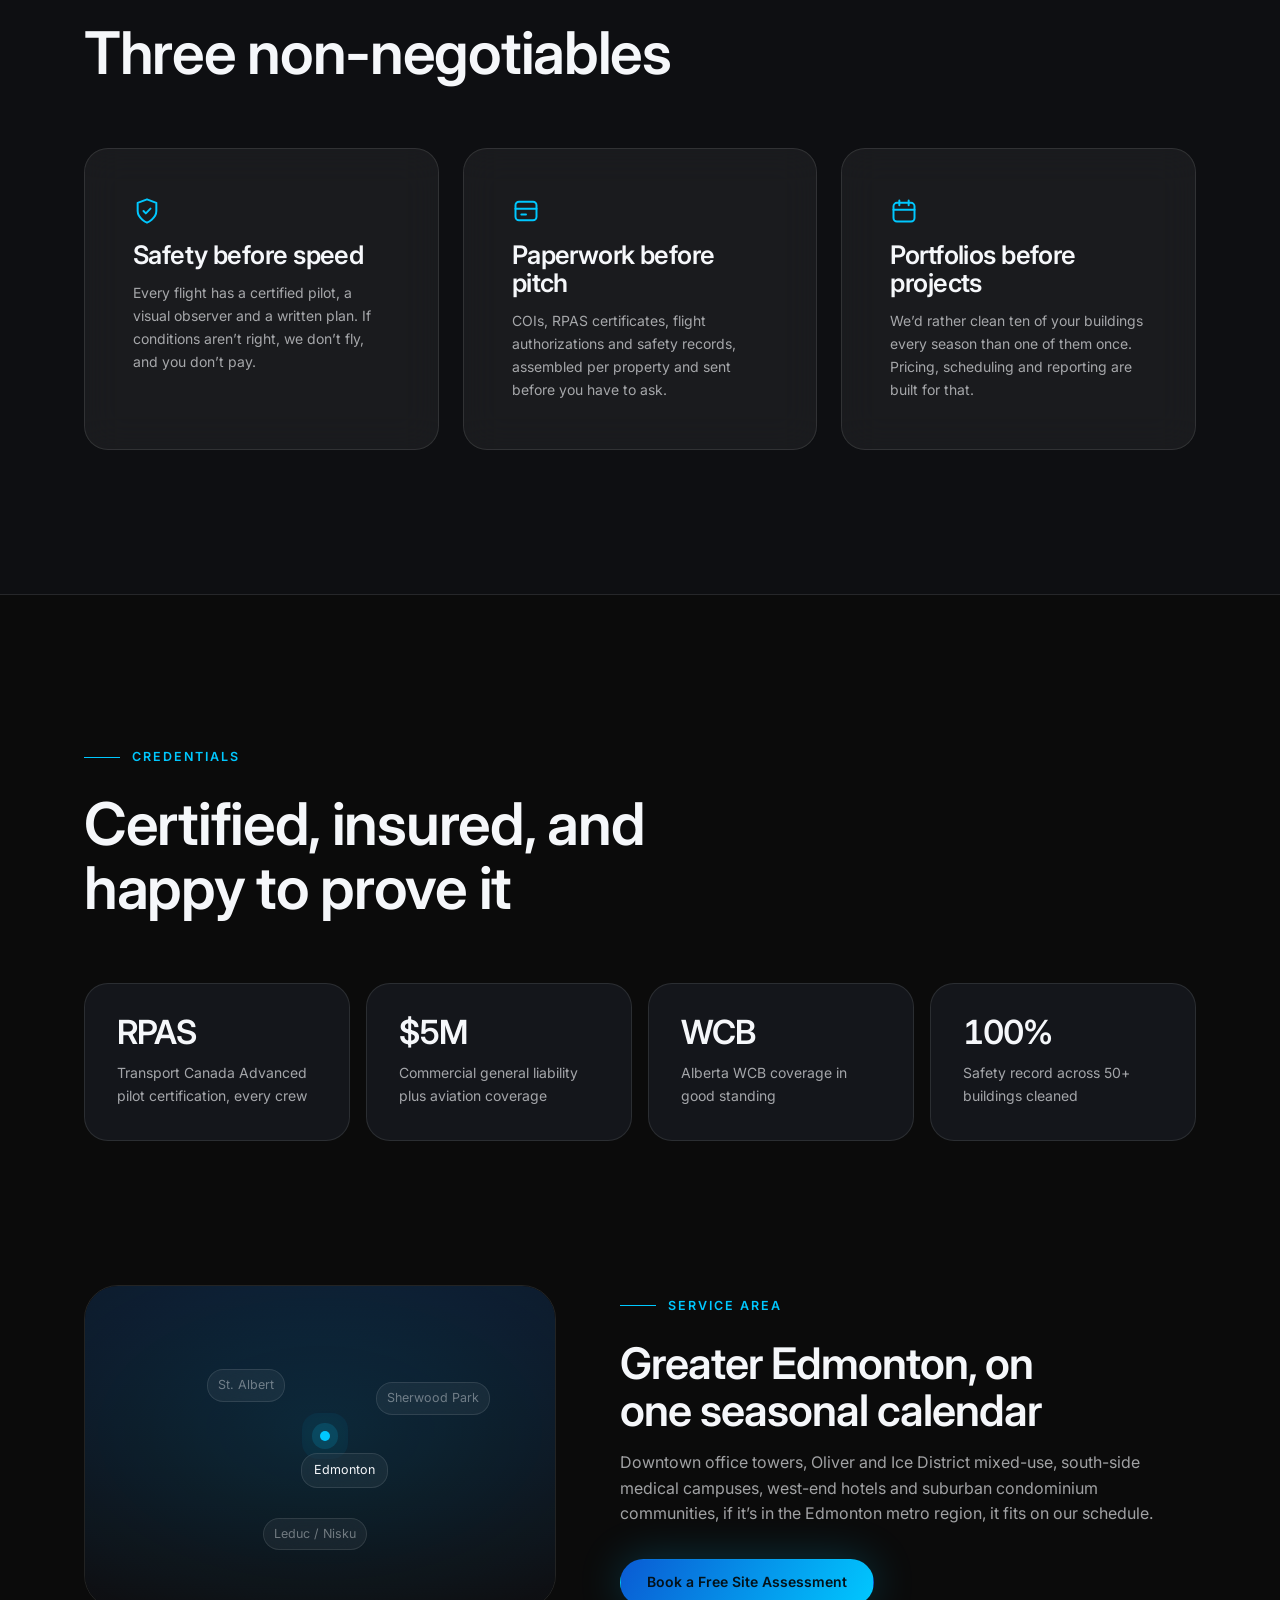
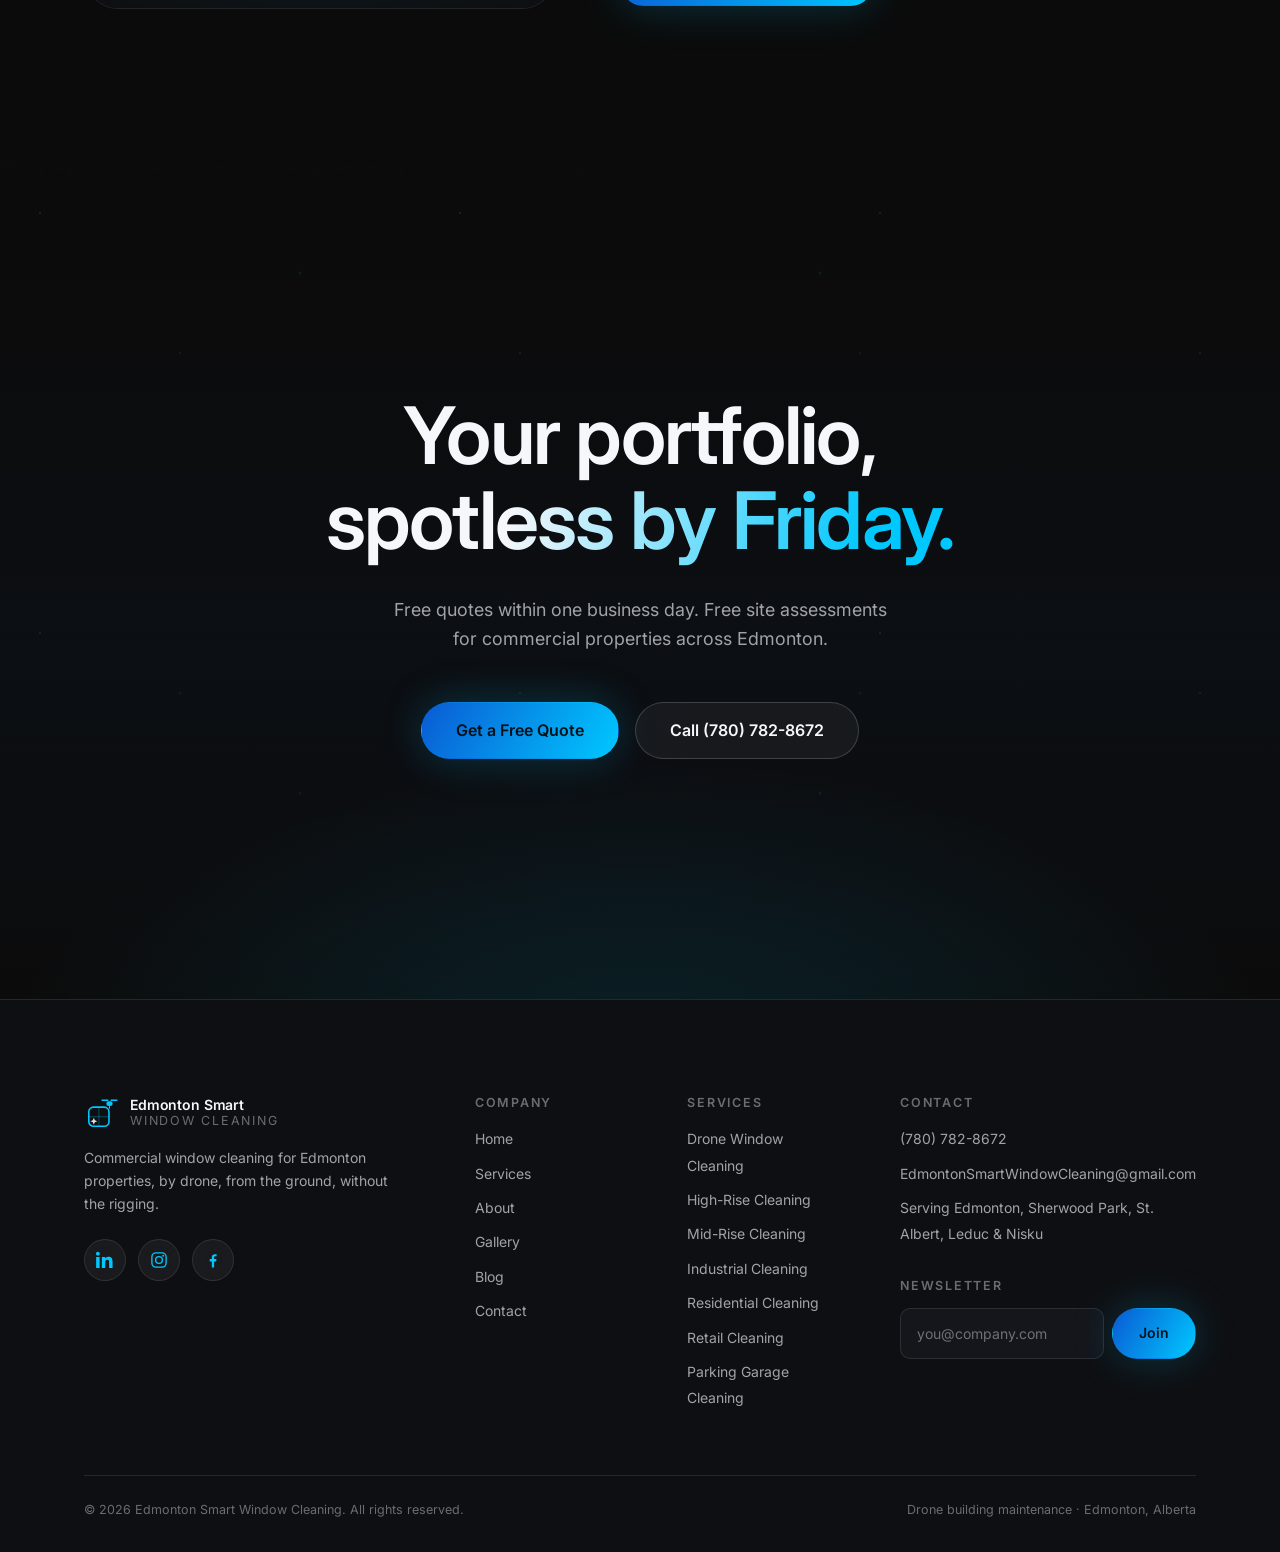
==== commit 32c3107c: "Add files via upload" ====
--- a/about.html
+++ b/about.html
@@ -8,7 +8,7 @@
 <link rel="icon" href="favicon.svg" type="image/svg+xml">
 <link rel="stylesheet" href="ds.css">
 <link rel="stylesheet" href="site.css">
-<script type="application/ld+json">{"@context":"https://schema.org","@type":"LocalBusiness","name":"Edmonton Smart Window Cleaning","description":"Drone window cleaning and exterior building cleaning for commercial properties in Edmonton, Alberta.","telephone":"+1-780-780-8672","email":"info@edmontonsmartwindowcleaning.com","areaServed":{"@type":"City","name":"Edmonton"},"address":{"@type":"PostalAddress","addressLocality":"Edmonton","addressRegion":"AB","addressCountry":"CA"},"sameAs":["https://linkedin.com/company/edmontonsmartwindowcleaning","https://instagram.com/edmontonsmartwindowcleaning","https://facebook.com/edmontonsmartwindowcleaning"]}</script>
+<script type="application/ld+json">{"@context":"https://schema.org","@type":"LocalBusiness","name":"Edmonton Smart Window Cleaning","description":"Drone window cleaning and exterior building cleaning for commercial properties in Edmonton, Alberta.","telephone":"+1-780-782-8672","email":"EdmontonSmartWindowCleaning@gmail.com","areaServed":{"@type":"City","name":"Edmonton"},"address":{"@type":"PostalAddress","addressLocality":"Edmonton","addressRegion":"AB","addressCountry":"CA"},"sameAs":["https://linkedin.com/company/edmontonsmartwindowcleaning","https://instagram.com/edmontonsmartwindowcleaning","https://facebook.com/edmontonsmartwindowcleaning"]}</script>
 </head>
 <body>
 <nav class="nav" aria-label="Main">
@@ -28,7 +28,7 @@
 </nav>
 
 <div class="fab-stack">
-  <a class="fab-call" href="tel:+17807808672" aria-label="Call (780) 780-8672"><svg width="20" height="20" viewBox="0 0 24 24" fill="none" stroke="currentColor" stroke-width="1.8" stroke-linecap="round" stroke-linejoin="round" aria-hidden="true"><path d="M22 16.9v3a2 2 0 0 1-2.2 2 19.8 19.8 0 0 1-8.6-3.1 19.5 19.5 0 0 1-6-6A19.8 19.8 0 0 1 2.1 4.2 2 2 0 0 1 4.1 2h3a2 2 0 0 1 2 1.7c.13.96.36 1.9.7 2.8a2 2 0 0 1-.45 2.1L8.1 9.9a16 16 0 0 0 6 6l1.3-1.3a2 2 0 0 1 2.1-.45c.9.34 1.84.57 2.8.7A2 2 0 0 1 22 16.9z"></path></svg></a>
+  <a class="fab-call" href="tel:+17807828672" aria-label="Call (780) 782-8672"><svg width="20" height="20" viewBox="0 0 24 24" fill="none" stroke="currentColor" stroke-width="1.8" stroke-linecap="round" stroke-linejoin="round" aria-hidden="true"><path d="M22 16.9v3a2 2 0 0 1-2.2 2 19.8 19.8 0 0 1-8.6-3.1 19.5 19.5 0 0 1-6-6A19.8 19.8 0 0 1 2.1 4.2 2 2 0 0 1 4.1 2h3a2 2 0 0 1 2 1.7c.13.96.36 1.9.7 2.8a2 2 0 0 1-.45 2.1L8.1 9.9a16 16 0 0 0 6 6l1.3-1.3a2 2 0 0 1 2.1-.45c.9.34 1.84.57 2.8.7A2 2 0 0 1 22 16.9z"></path></svg></a>
   <a class="btn btn-primary fab-quote" href="contact.html">Get a Free Quote</a>
 </div>
 
@@ -47,7 +47,7 @@
     <p class="lead reveal" style="margin: var(--s-6) auto 0; max-width: 46ch;">Free quotes within one business day. Free site assessments for commercial properties across Edmonton.</p>
     <div class="reveal d1" style="display:flex; flex-wrap:wrap; gap: var(--s-4); justify-content:center; margin-top: var(--s-7);">
       <a class="btn btn-primary btn-lg" href="contact.html">Get a Free Quote</a>
-      <a class="btn btn-outline btn-lg" href="tel:+17807808672">Call (780) 780-8672</a>
+      <a class="btn btn-outline btn-lg" href="tel:+17807828672">Call (780) 782-8672</a>
     </div>
   </div>
 </section>
@@ -93,8 +93,8 @@
       <div>
         <h4>Contact</h4>
         <ul>
-          <li><a href="tel:+17807808672">(780) 780-8672</a></li>
-          <li><a href="mailto:info@edmontonsmartwindowcleaning.com">info@edmontonsmartwindowcleaning.com</a></li>
+          <li><a href="tel:+17807828672">(780) 782-8672</a></li>
+          <li><a href="mailto:EdmontonSmartWindowCleaning@gmail.com">EdmontonSmartWindowCleaning@gmail.com</a></li>
           <li><span style="color: var(--c-text-mut); font-size: var(--fs-sm);">Serving Edmonton, Sherwood Park, St. Albert, Leduc &amp; Nisku</span></li>
         </ul>
         <h4 style="margin-top: var(--s-6);">Newsletter</h4>
--- a/site.css
+++ b/site.css
@@ -296,3 +296,42 @@
   form [style*="grid-template-columns"] { grid-template-columns: 1fr !important; }
   .masonry > a .tile { height: auto !important; aspect-ratio: 4/3; }
 }
+
+@media (max-width: 1100px) {
+  .scene .glass { display: none !important; }
+  .scene .drone-fly { width: 130px !important; right: 8% !important; top: 14% !important; }
+}
+/* ══════════ mobile tightening ══════════ */
+@media (max-width: 720px) {
+  :root {
+    --fs-display: clamp(34px, 9.5vw, 44px);
+    --fs-h1: clamp(28px, 7.6vw, 36px);
+    --fs-h2: clamp(24px, 6.4vw, 30px);
+    --fs-h3: 20px;
+    --fs-lead: 16px;
+    --fs-stat: clamp(36px, 10vw, 48px);
+    --edge: 18px;
+    --s-9: 64px; --s-10: 88px;
+  }
+  body { line-height: 1.6; }
+  h1, h2, h3 { overflow-wrap: break-word; }
+  .nav { gap: var(--s-3); padding-block: var(--s-3); }
+  .brand { font-size: 15px; }
+  .brand svg { width: 28px; height: 28px; }
+  .nav .btn { padding: 10px 16px; font-size: var(--fs-xs); }
+  .btn-lg { padding: 14px 22px; font-size: var(--fs-sm); }
+  .hero { padding-top: var(--s-8); }
+  .hero-h1 { margin-left: 0 !important; }
+  .hero-content { padding-inline: var(--s-1); }
+  .hero-content .btn { width: 100%; }
+  .fab-stack { right: var(--s-4); bottom: var(--s-4); gap: var(--s-4); }
+  .scene .drone-fly { width: 120px !important; right: 8% !important; top: 14% !important; }
+  .stack-card { position: static; }
+  .stack-card .stack-inner { animation: none; padding: var(--s-5) !important; min-height: 0 !important; }
+  .timeline { padding-left: var(--s-6); }
+  .tl-step::before { left: calc(-1 * var(--s-6) + 3px); }
+  .fab-quote { padding: 12px 18px; font-size: var(--fs-xs); }
+  .marquee-track figure { width: 300px !important; }
+  .acc summary { font-size: 16px; gap: var(--s-3); }
+  .section .wrap[style*="text-align:center"] .btn { width: 100%; }
+}
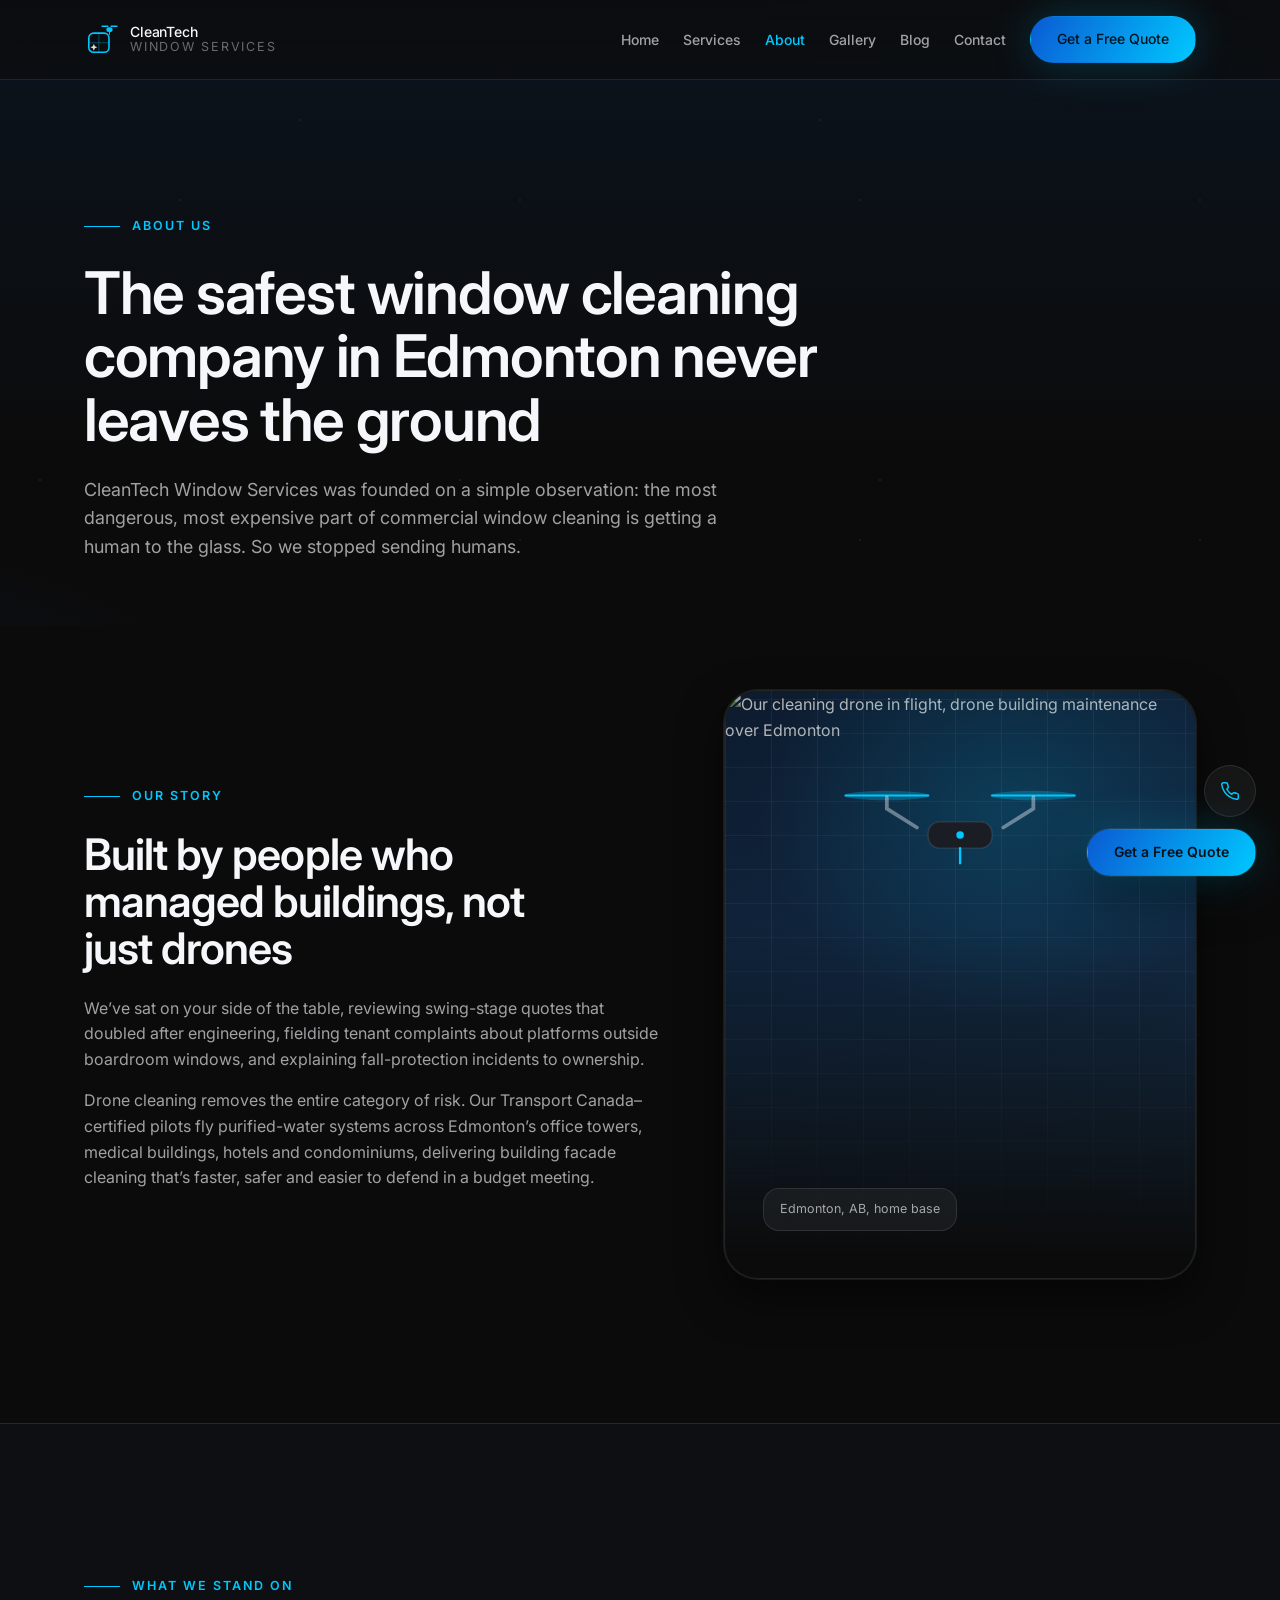
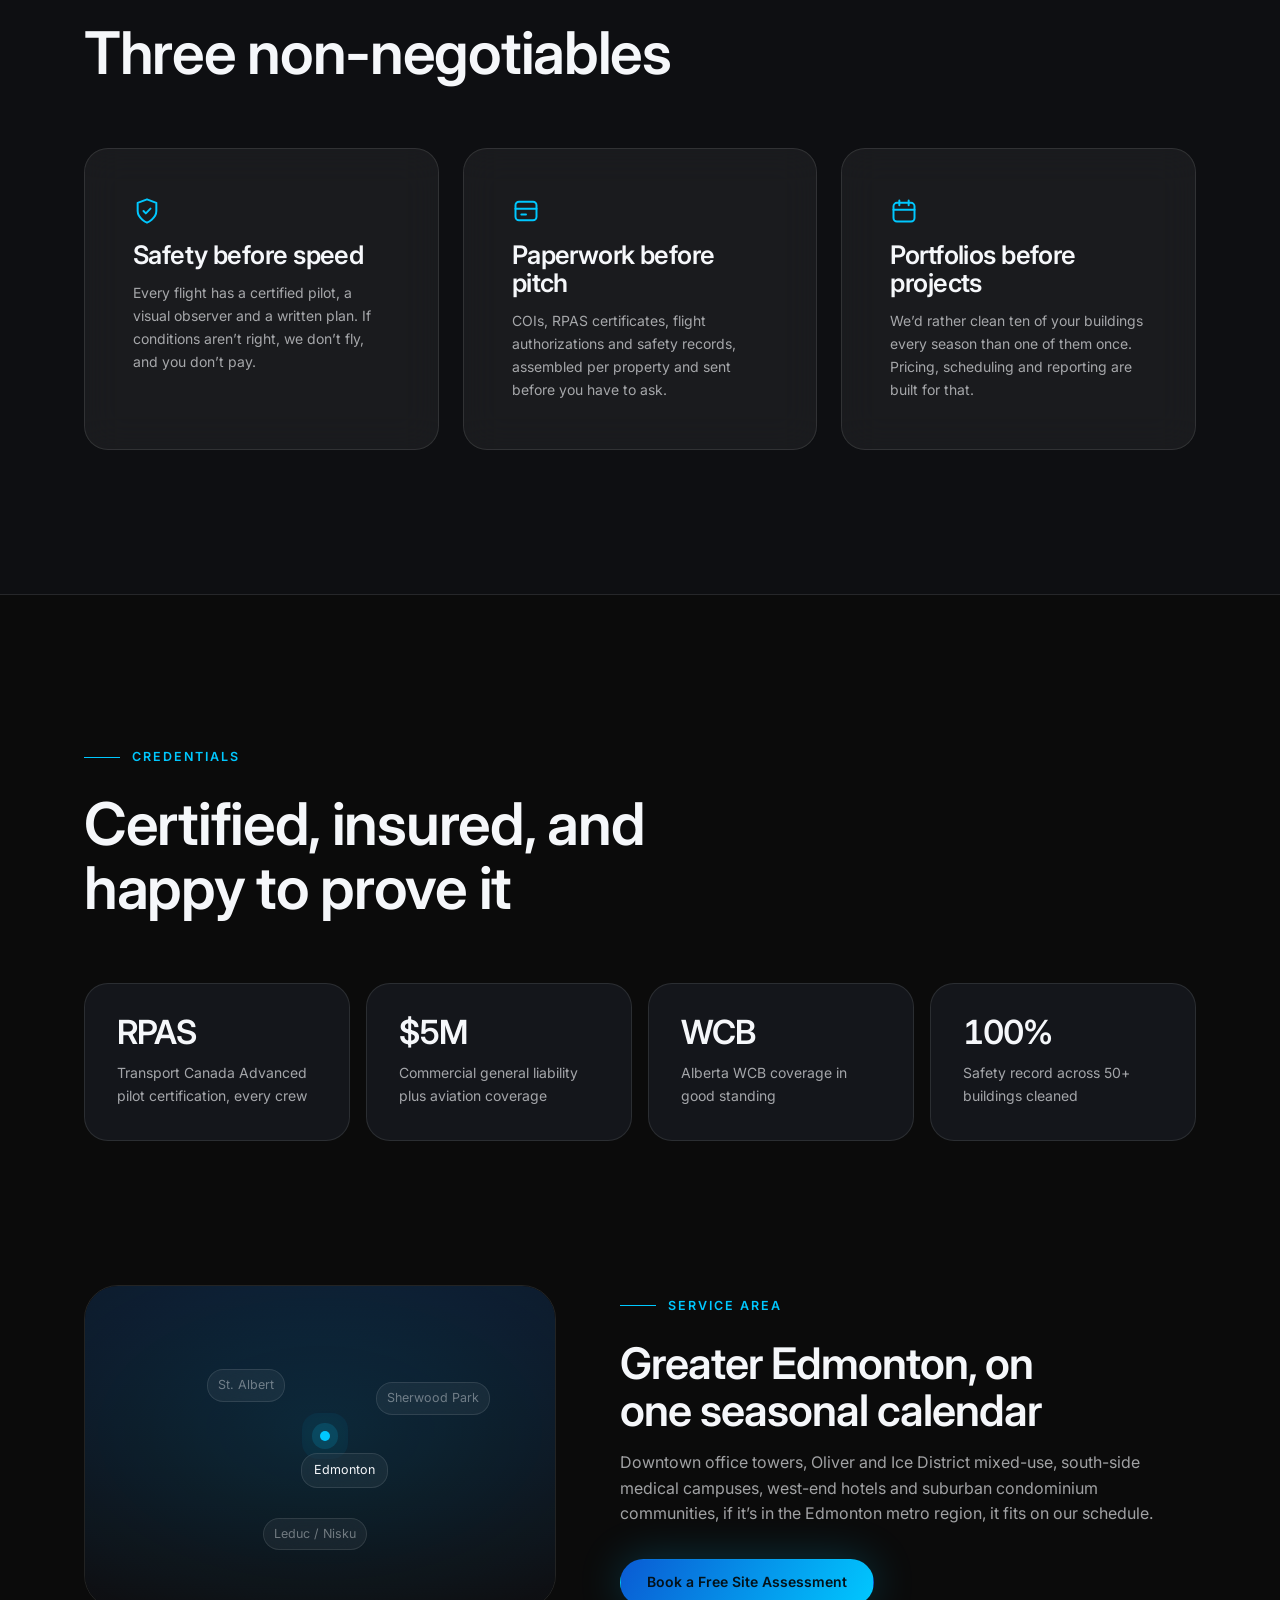
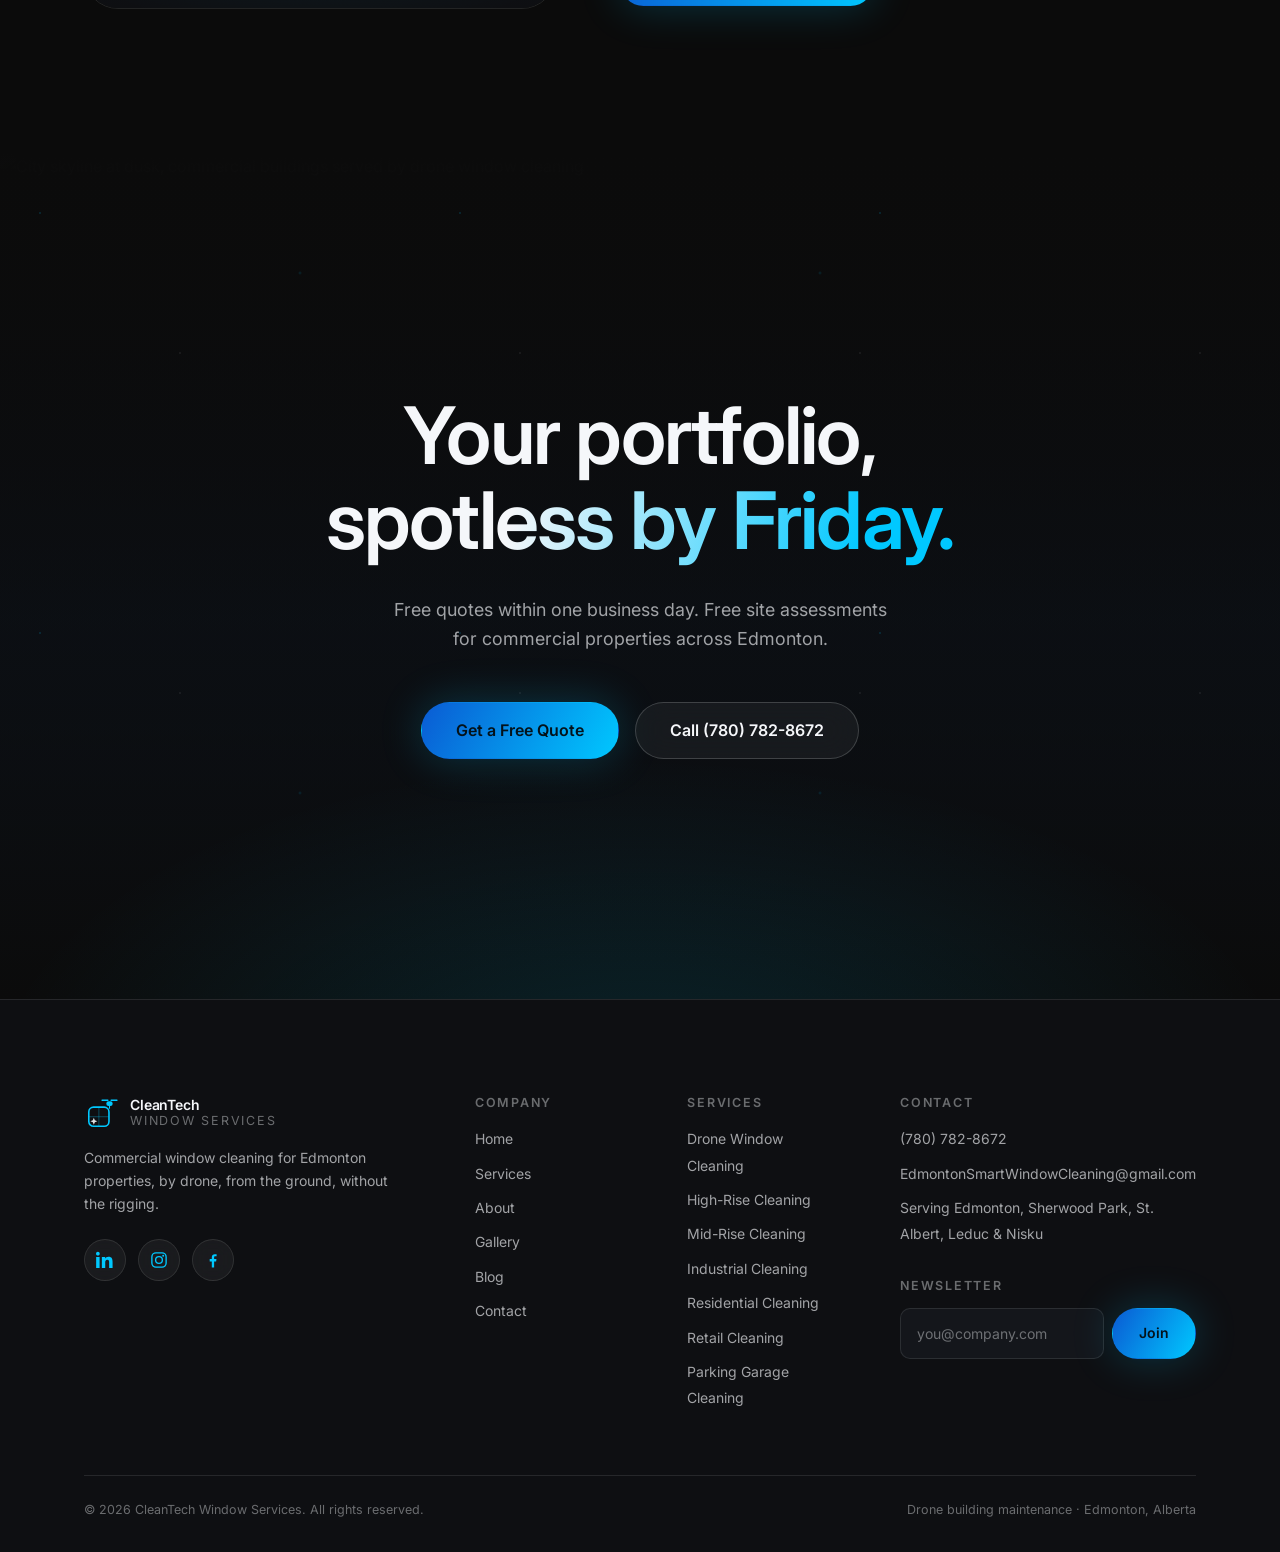
==== commit 8adb668c: "Add files via upload" ====
--- a/about.html
+++ b/about.html
@@ -2,19 +2,19 @@
 <html lang="en">
 <head>
 <meta charset="utf-8">
-<title>About Us | Edmonton Smart Window Cleaning</title>
-<meta name="description" content="Edmonton’s drone window cleaning specialists, Transport Canada certified pilots, $5M insured, built for commercial property management portfolios.">
+<title>Edmonton Window Cleaning Company | About CleanTech Window Services</title>
+<meta name="description" content="CleanTech Window Services is an Edmonton window cleaning company with Transport Canada certified drone pilots, $5M insurance and a 100% safety record.">
 <meta name="viewport" content="width=device-width, initial-scale=1">
 <link rel="icon" href="favicon.svg" type="image/svg+xml">
 <link rel="stylesheet" href="ds.css">
 <link rel="stylesheet" href="site.css">
-<script type="application/ld+json">{"@context":"https://schema.org","@type":"LocalBusiness","name":"Edmonton Smart Window Cleaning","description":"Drone window cleaning and exterior building cleaning for commercial properties in Edmonton, Alberta.","telephone":"+1-780-782-8672","email":"EdmontonSmartWindowCleaning@gmail.com","areaServed":{"@type":"City","name":"Edmonton"},"address":{"@type":"PostalAddress","addressLocality":"Edmonton","addressRegion":"AB","addressCountry":"CA"},"sameAs":["https://linkedin.com/company/edmontonsmartwindowcleaning","https://instagram.com/edmontonsmartwindowcleaning","https://facebook.com/edmontonsmartwindowcleaning"]}</script>
+<script type="application/ld+json">{"@context":"https://schema.org","@type":"LocalBusiness","name":"CleanTech Window Services","description":"Drone window cleaning and exterior building cleaning for commercial properties in Edmonton, Alberta.","telephone":"+1-780-782-8672","email":"EdmontonSmartWindowCleaning@gmail.com","areaServed":{"@type":"City","name":"Edmonton"},"address":{"@type":"PostalAddress","addressLocality":"Edmonton","addressRegion":"AB","addressCountry":"CA"},"sameAs":["https://linkedin.com/company/edmontonsmartwindowcleaning","https://instagram.com/edmontonsmartwindowcleaning","https://facebook.com/edmontonsmartwindowcleaning"]}</script>
 </head>
 <body>
 <nav class="nav" aria-label="Main">
-  <a class="brand" href="index.html" aria-label="Edmonton Smart Window Cleaning home">
+  <a class="brand" href="index.html" aria-label="CleanTech Window Services home">
     <svg width="34" height="34" viewBox="0 0 64 64" fill="none" aria-hidden="true"><rect x="9" y="21" width="38" height="36" rx="9" stroke="var(--c-accent)" stroke-width="3"></rect><path d="M28 21v36M9 39h38" stroke="var(--c-accent)" stroke-width="1.5" opacity="0.4"></path><line x1="34" y1="8" x2="45" y2="8" stroke="var(--c-accent)" stroke-width="2.5" stroke-linecap="round"></line><line x1="51" y1="8" x2="62" y2="8" stroke="var(--c-accent)" stroke-width="2.5" stroke-linecap="round"></line><rect x="42" y="10" width="12" height="9" rx="4.5" fill="var(--c-accent)"></rect><path d="M48 19v4" stroke="var(--c-accent)" stroke-width="2" stroke-linecap="round"></path><path d="M18.5 41l1.9 4.6 4.6 1.9-4.6 1.9-1.9 4.6-1.9-4.6-4.6-1.9 4.6-1.9z" fill="var(--c-text)" opacity="0.9"></path></svg>
-    <span>Edmonton Smart<small>Window Cleaning</small></span>
+    <span>CleanTech<small>Window Services</small></span>
   </a>
   <div class="nav-links">
     <a href="index.html">Home</a>
@@ -32,7 +32,7 @@
   <a class="btn btn-primary fab-quote" href="contact.html">Get a Free Quote</a>
 </div>
 
-<header style="padding: calc(var(--s-10) + var(--s-8)) 0 var(--s-8); position:relative; overflow:clip;"><div class="scene" aria-hidden="true"><div class="haze" style="background: radial-gradient(900px 500px at 80% -20%, rgba(0,200,255,0.09), transparent 60%), radial-gradient(700px 500px at 0% 120%, rgba(10,91,211,0.12), transparent 60%), linear-gradient(180deg, var(--c-dusk-1) -40%, var(--c-bg) 70%);"></div><div class="particles" style="opacity:0.25;"></div></div><div class="wrap" style="position:relative;"><p class="kicker">About us</p><h1 style="font-size: var(--fs-h1); max-width: 20ch;">The safest window cleaning company in Edmonton never leaves the ground</h1><p class="lead" style="margin-top: var(--s-5);">Edmonton Smart Window Cleaning was founded on a simple observation: the most dangerous, most expensive part of commercial window cleaning is getting a human to the glass. So we stopped sending humans.</p></div></header><section class="section" style="padding-top: var(--s-8);"><div class="wrap" style="display:grid; grid-template-columns: 1.1fr 0.9fr; gap: clamp(28px,5vw,80px); align-items:center;"><div class="reveal"><p class="kicker">Our story</p><h2 style="font-size: var(--fs-h2); max-width: 18ch;">Built by people who managed buildings, not just drones</h2><p class="lead" style="font-size: var(--fs-body); margin-top: var(--s-5);">We’ve sat on your side of the table, reviewing swing-stage quotes that doubled after engineering, fielding tenant complaints about platforms outside boardroom windows, and explaining fall-protection incidents to ownership.</p><p class="lead" style="font-size: var(--fs-body); margin-top: var(--s-4);">Drone cleaning removes the entire category of risk. Our Transport Canada–certified pilots fly purified-water systems across Edmonton’s office towers, medical buildings, hotels and condominiums, delivering building facade cleaning that’s faster, safer and easier to defend in a budget meeting.</p></div><div class="reveal d1 card-hover" style="aspect-ratio: 4/5; border-radius: var(--r-xl); overflow:hidden; position:relative; border:1px solid var(--c-line); box-shadow: var(--sh-md);"><div class="facade img-zoom" style="position:absolute; inset:0;"></div><img class="img-zoom" src="https://images.unsplash.com/photo-1473968512647-3e447244af8f?auto=format&fit=crop&w=1600&q=70" alt="Our cleaning drone in flight, drone building maintenance over Edmonton" loading="lazy" style="position:absolute; inset:0; width:100%; height:100%; object-fit:cover; filter:saturate(0.8) brightness(0.72) contrast(1.06);"><div style="position:absolute; inset:0; background:radial-gradient(360px 300px at 60% 20%, rgba(0,200,255,0.16), transparent 70%);"></div><svg viewBox="0 0 260 130" fill="none" class="drone-fly" style="position:absolute; top:14%; left:24%; width:52%;" aria-hidden="true"><ellipse class="rotor" cx="52" cy="24" rx="46" ry="5" fill="rgba(0,200,255,0.28)"></ellipse><ellipse class="rotor" cx="208" cy="24" rx="46" ry="5" fill="rgba(0,200,255,0.28)"></ellipse><line x1="8" y1="24" x2="96" y2="24" stroke="var(--c-accent)" stroke-width="2" stroke-linecap="round"></line><line x1="164" y1="24" x2="252" y2="24" stroke="var(--c-accent)" stroke-width="2" stroke-linecap="round"></line><path d="M52 26v12l32 20M208 26v12l-32 20" stroke="var(--c-text-faint)" stroke-width="4" stroke-linecap="round"></path><rect x="96" y="52" width="68" height="28" rx="12" fill="var(--c-surface-2)" stroke="var(--c-glass-edge)" stroke-width="1.5"></rect><circle cx="130" cy="66" r="4" fill="var(--c-accent)"></circle><path d="M130 80v16" stroke="var(--c-accent)" stroke-width="2.5" stroke-linecap="round"></path></svg><span class="glass" style="position:absolute; left:8%; bottom:8%; padding: 10px 16px; font-size: var(--fs-xs); color: var(--c-text-mut);">Edmonton, AB, home base</span></div></div></section><section class="section" style="background: var(--c-bg-2); border-block:1px solid var(--c-line);"><div class="wrap"><p class="kicker reveal">What we stand on</p><h2 class="reveal" style="font-size: var(--fs-h1);">Three non-negotiables</h2><div style="display:grid; grid-template-columns: repeat(auto-fit, minmax(260px,1fr)); gap: var(--s-5); margin-top: var(--s-8);"><div class="glass card-hover reveal" style="padding: var(--s-7); border-radius: var(--r-lg);"><svg width="28" height="28" viewBox="0 0 24 24" fill="none" stroke="var(--c-accent)" stroke-width="1.7" stroke-linecap="round" stroke-linejoin="round" aria-hidden="true"><path d="M12 22s8-3.5 8-10V5l-8-3-8 3v7c0 6.5 8 10 8 10z"></path><path d="M9 12l2 2 4-4"></path></svg><h3 style="font-size: var(--fs-h3); margin-top: var(--s-4);">Safety before speed</h3><p style="color: var(--c-text-mut); font-size: var(--fs-sm); margin-top: var(--s-3);">Every flight has a certified pilot, a visual observer and a written plan. If conditions aren’t right, we don’t fly, and you don’t pay.</p></div><div class="glass card-hover reveal d1" style="padding: var(--s-7); border-radius: var(--r-lg);"><svg width="28" height="28" viewBox="0 0 24 24" fill="none" stroke="var(--c-accent)" stroke-width="1.7" stroke-linecap="round" stroke-linejoin="round" aria-hidden="true"><rect x="3" y="4" width="18" height="16" rx="3"></rect><path d="M3 10h18M8 15h4"></path></svg><h3 style="font-size: var(--fs-h3); margin-top: var(--s-4);">Paperwork before pitch</h3><p style="color: var(--c-text-mut); font-size: var(--fs-sm); margin-top: var(--s-3);">COIs, RPAS certificates, flight authorizations and safety records, assembled per property and sent before you have to ask.</p></div><div class="glass card-hover reveal d2" style="padding: var(--s-7); border-radius: var(--r-lg);"><svg width="28" height="28" viewBox="0 0 24 24" fill="none" stroke="var(--c-accent)" stroke-width="1.7" stroke-linecap="round" stroke-linejoin="round" aria-hidden="true"><rect x="3" y="5" width="18" height="16" rx="3"></rect><path d="M8 3v4M16 3v4M3 11h18"></path></svg><h3 style="font-size: var(--fs-h3); margin-top: var(--s-4);">Portfolios before projects</h3><p style="color: var(--c-text-mut); font-size: var(--fs-sm); margin-top: var(--s-3);">We’d rather clean ten of your buildings every season than one of them once. Pricing, scheduling and reporting are built for that.</p></div></div></div></section><section class="section"><div class="wrap"><p class="kicker reveal">Credentials</p><h2 class="reveal" style="font-size: var(--fs-h1); max-width: 15ch;">Certified, insured, and happy to prove it</h2><div style="display:grid; grid-template-columns: repeat(auto-fit, minmax(220px,1fr)); gap: var(--s-4); margin-top: var(--s-8);"><div class="reveal" style="border:1px solid var(--c-line); border-radius: var(--r-lg); padding: var(--s-6); background: var(--c-surface);"><p class="stat-num" style="font-size: clamp(30px,2.6vw,42px);">RPAS</p><p class="stat-label">Transport Canada Advanced pilot certification, every crew</p></div><div class="reveal d1" style="border:1px solid var(--c-line); border-radius: var(--r-lg); padding: var(--s-6); background: var(--c-surface);"><p class="stat-num" style="font-size: clamp(30px,2.6vw,42px);">$5M</p><p class="stat-label">Commercial general liability plus aviation coverage</p></div><div class="reveal d2" style="border:1px solid var(--c-line); border-radius: var(--r-lg); padding: var(--s-6); background: var(--c-surface);"><p class="stat-num" style="font-size: clamp(30px,2.6vw,42px);">WCB</p><p class="stat-label">Alberta WCB coverage in good standing</p></div><div class="reveal d3" style="border:1px solid var(--c-line); border-radius: var(--r-lg); padding: var(--s-6); background: var(--c-surface);"><p class="stat-num" style="font-size: clamp(30px,2.6vw,42px);"><span class="count" style="--n:100;"></span>%</p><p class="stat-label">Safety record across 50+ buildings cleaned</p></div></div></div></section><section class="section" style="padding-top:0;"><div class="wrap" style="display:grid; grid-template-columns: 0.9fr 1.1fr; gap: clamp(28px,5vw,80px); align-items:center;"><div class="reveal card-hover" style="aspect-ratio: 16/11; border-radius: var(--r-xl); overflow:hidden; position:relative; border:1px solid var(--c-line);"><div class="img-zoom" style="position:absolute; inset:0; background: radial-gradient(500px 300px at 50% 45%, rgba(0,200,255,0.10), transparent 70%), linear-gradient(180deg, var(--c-dusk-1), var(--c-bg-2));"></div><div style="position:absolute; left:50%; top:45%; width:10px; height:10px; border-radius:50%; background:var(--c-accent); box-shadow: 0 0 0 8px rgba(0,200,255,0.15), 0 0 0 18px rgba(0,200,255,0.06), var(--sh-glow);"></div><span class="glass" style="position:absolute; left:46%; top:52%; padding:6px 12px; font-size:var(--fs-xs); color:var(--c-text);">Edmonton</span><span class="glass" style="position:absolute; left:62%; top:30%; padding:5px 10px; font-size:var(--fs-xs); color:var(--c-text-faint);">Sherwood Park</span><span class="glass" style="position:absolute; left:26%; top:26%; padding:5px 10px; font-size:var(--fs-xs); color:var(--c-text-faint);">St. Albert</span><span class="glass" style="position:absolute; left:38%; top:72%; padding:5px 10px; font-size:var(--fs-xs); color:var(--c-text-faint);">Leduc / Nisku</span></div><div class="reveal d1"><p class="kicker">Service area</p><h2 style="font-size: var(--fs-h2); max-width: 16ch;">Greater Edmonton, on one seasonal calendar</h2><p class="lead" style="font-size: var(--fs-body); margin-top: var(--s-4);">Downtown office towers, Oliver and Ice District mixed-use, south-side medical campuses, west-end hotels and suburban condominium communities, if it’s in the Edmonton metro region, it fits on our schedule.</p><a class="btn btn-primary" href="contact.html" style="margin-top: var(--s-6);">Book a Free Site Assessment</a></div></div></section>
+<header style="padding: calc(var(--s-10) + var(--s-8)) 0 var(--s-8); position:relative; overflow:clip;"><div class="scene" aria-hidden="true"><div class="haze" style="background: radial-gradient(900px 500px at 80% -20%, rgba(0,200,255,0.09), transparent 60%), radial-gradient(700px 500px at 0% 120%, rgba(10,91,211,0.12), transparent 60%), linear-gradient(180deg, var(--c-dusk-1) -40%, var(--c-bg) 70%);"></div><div class="particles" style="opacity:0.25;"></div></div><div class="wrap" style="position:relative;"><p class="kicker">About us</p><h1 style="font-size: var(--fs-h1); max-width: 20ch;">The safest window cleaning company in Edmonton never leaves the ground</h1><p class="lead" style="margin-top: var(--s-5);">CleanTech Window Services was founded on a simple observation: the most dangerous, most expensive part of commercial window cleaning is getting a human to the glass. So we stopped sending humans.</p></div></header><section class="section" style="padding-top: var(--s-8);"><div class="wrap" style="display:grid; grid-template-columns: 1.1fr 0.9fr; gap: clamp(28px,5vw,80px); align-items:center;"><div class="reveal"><p class="kicker">Our story</p><h2 style="font-size: var(--fs-h2); max-width: 18ch;">Built by people who managed buildings, not just drones</h2><p class="lead" style="font-size: var(--fs-body); margin-top: var(--s-5);">We’ve sat on your side of the table, reviewing swing-stage quotes that doubled after engineering, fielding tenant complaints about platforms outside boardroom windows, and explaining fall-protection incidents to ownership.</p><p class="lead" style="font-size: var(--fs-body); margin-top: var(--s-4);">Drone cleaning removes the entire category of risk. Our Transport Canada–certified pilots fly purified-water systems across Edmonton’s office towers, medical buildings, hotels and condominiums, delivering building facade cleaning that’s faster, safer and easier to defend in a budget meeting.</p></div><div class="reveal d1 card-hover" style="aspect-ratio: 4/5; border-radius: var(--r-xl); overflow:hidden; position:relative; border:1px solid var(--c-line); box-shadow: var(--sh-md);"><div class="facade img-zoom" style="position:absolute; inset:0;"></div><img class="img-zoom" src="https://images.unsplash.com/photo-1473968512647-3e447244af8f?auto=format&fit=crop&w=1600&q=70" alt="Our cleaning drone in flight, drone building maintenance over Edmonton" loading="lazy" style="position:absolute; inset:0; width:100%; height:100%; object-fit:cover; filter:saturate(0.8) brightness(0.72) contrast(1.06);"><div style="position:absolute; inset:0; background:radial-gradient(360px 300px at 60% 20%, rgba(0,200,255,0.16), transparent 70%);"></div><svg viewBox="0 0 260 130" fill="none" class="drone-fly" style="position:absolute; top:14%; left:24%; width:52%;" aria-hidden="true"><ellipse class="rotor" cx="52" cy="24" rx="46" ry="5" fill="rgba(0,200,255,0.28)"></ellipse><ellipse class="rotor" cx="208" cy="24" rx="46" ry="5" fill="rgba(0,200,255,0.28)"></ellipse><line x1="8" y1="24" x2="96" y2="24" stroke="var(--c-accent)" stroke-width="2" stroke-linecap="round"></line><line x1="164" y1="24" x2="252" y2="24" stroke="var(--c-accent)" stroke-width="2" stroke-linecap="round"></line><path d="M52 26v12l32 20M208 26v12l-32 20" stroke="var(--c-text-faint)" stroke-width="4" stroke-linecap="round"></path><rect x="96" y="52" width="68" height="28" rx="12" fill="var(--c-surface-2)" stroke="var(--c-glass-edge)" stroke-width="1.5"></rect><circle cx="130" cy="66" r="4" fill="var(--c-accent)"></circle><path d="M130 80v16" stroke="var(--c-accent)" stroke-width="2.5" stroke-linecap="round"></path></svg><span class="glass" style="position:absolute; left:8%; bottom:8%; padding: 10px 16px; font-size: var(--fs-xs); color: var(--c-text-mut);">Edmonton, AB, home base</span></div></div></section><section class="section" style="background: var(--c-bg-2); border-block:1px solid var(--c-line);"><div class="wrap"><p class="kicker reveal">What we stand on</p><h2 class="reveal" style="font-size: var(--fs-h1);">Three non-negotiables</h2><div style="display:grid; grid-template-columns: repeat(auto-fit, minmax(260px,1fr)); gap: var(--s-5); margin-top: var(--s-8);"><div class="glass card-hover reveal" style="padding: var(--s-7); border-radius: var(--r-lg);"><svg width="28" height="28" viewBox="0 0 24 24" fill="none" stroke="var(--c-accent)" stroke-width="1.7" stroke-linecap="round" stroke-linejoin="round" aria-hidden="true"><path d="M12 22s8-3.5 8-10V5l-8-3-8 3v7c0 6.5 8 10 8 10z"></path><path d="M9 12l2 2 4-4"></path></svg><h3 style="font-size: var(--fs-h3); margin-top: var(--s-4);">Safety before speed</h3><p style="color: var(--c-text-mut); font-size: var(--fs-sm); margin-top: var(--s-3);">Every flight has a certified pilot, a visual observer and a written plan. If conditions aren’t right, we don’t fly, and you don’t pay.</p></div><div class="glass card-hover reveal d1" style="padding: var(--s-7); border-radius: var(--r-lg);"><svg width="28" height="28" viewBox="0 0 24 24" fill="none" stroke="var(--c-accent)" stroke-width="1.7" stroke-linecap="round" stroke-linejoin="round" aria-hidden="true"><rect x="3" y="4" width="18" height="16" rx="3"></rect><path d="M3 10h18M8 15h4"></path></svg><h3 style="font-size: var(--fs-h3); margin-top: var(--s-4);">Paperwork before pitch</h3><p style="color: var(--c-text-mut); font-size: var(--fs-sm); margin-top: var(--s-3);">COIs, RPAS certificates, flight authorizations and safety records, assembled per property and sent before you have to ask.</p></div><div class="glass card-hover reveal d2" style="padding: var(--s-7); border-radius: var(--r-lg);"><svg width="28" height="28" viewBox="0 0 24 24" fill="none" stroke="var(--c-accent)" stroke-width="1.7" stroke-linecap="round" stroke-linejoin="round" aria-hidden="true"><rect x="3" y="5" width="18" height="16" rx="3"></rect><path d="M8 3v4M16 3v4M3 11h18"></path></svg><h3 style="font-size: var(--fs-h3); margin-top: var(--s-4);">Portfolios before projects</h3><p style="color: var(--c-text-mut); font-size: var(--fs-sm); margin-top: var(--s-3);">We’d rather clean ten of your buildings every season than one of them once. Pricing, scheduling and reporting are built for that.</p></div></div></div></section><section class="section"><div class="wrap"><p class="kicker reveal">Credentials</p><h2 class="reveal" style="font-size: var(--fs-h1); max-width: 15ch;">Certified, insured, and happy to prove it</h2><div style="display:grid; grid-template-columns: repeat(auto-fit, minmax(220px,1fr)); gap: var(--s-4); margin-top: var(--s-8);"><div class="reveal" style="border:1px solid var(--c-line); border-radius: var(--r-lg); padding: var(--s-6); background: var(--c-surface);"><p class="stat-num" style="font-size: clamp(30px,2.6vw,42px);">RPAS</p><p class="stat-label">Transport Canada Advanced pilot certification, every crew</p></div><div class="reveal d1" style="border:1px solid var(--c-line); border-radius: var(--r-lg); padding: var(--s-6); background: var(--c-surface);"><p class="stat-num" style="font-size: clamp(30px,2.6vw,42px);">$5M</p><p class="stat-label">Commercial general liability plus aviation coverage</p></div><div class="reveal d2" style="border:1px solid var(--c-line); border-radius: var(--r-lg); padding: var(--s-6); background: var(--c-surface);"><p class="stat-num" style="font-size: clamp(30px,2.6vw,42px);">WCB</p><p class="stat-label">Alberta WCB coverage in good standing</p></div><div class="reveal d3" style="border:1px solid var(--c-line); border-radius: var(--r-lg); padding: var(--s-6); background: var(--c-surface);"><p class="stat-num" style="font-size: clamp(30px,2.6vw,42px);"><span class="count" style="--n:100;"></span>%</p><p class="stat-label">Safety record across 50+ buildings cleaned</p></div></div></div></section><section class="section" style="padding-top:0;"><div class="wrap" style="display:grid; grid-template-columns: 0.9fr 1.1fr; gap: clamp(28px,5vw,80px); align-items:center;"><div class="reveal card-hover" style="aspect-ratio: 16/11; border-radius: var(--r-xl); overflow:hidden; position:relative; border:1px solid var(--c-line);"><div class="img-zoom" style="position:absolute; inset:0; background: radial-gradient(500px 300px at 50% 45%, rgba(0,200,255,0.10), transparent 70%), linear-gradient(180deg, var(--c-dusk-1), var(--c-bg-2));"></div><div style="position:absolute; left:50%; top:45%; width:10px; height:10px; border-radius:50%; background:var(--c-accent); box-shadow: 0 0 0 8px rgba(0,200,255,0.15), 0 0 0 18px rgba(0,200,255,0.06), var(--sh-glow);"></div><span class="glass" style="position:absolute; left:46%; top:52%; padding:6px 12px; font-size:var(--fs-xs); color:var(--c-text);">Edmonton</span><span class="glass" style="position:absolute; left:62%; top:30%; padding:5px 10px; font-size:var(--fs-xs); color:var(--c-text-faint);">Sherwood Park</span><span class="glass" style="position:absolute; left:26%; top:26%; padding:5px 10px; font-size:var(--fs-xs); color:var(--c-text-faint);">St. Albert</span><span class="glass" style="position:absolute; left:38%; top:72%; padding:5px 10px; font-size:var(--fs-xs); color:var(--c-text-faint);">Leduc / Nisku</span></div><div class="reveal d1"><p class="kicker">Service area</p><h2 style="font-size: var(--fs-h2); max-width: 16ch;">Greater Edmonton, on one seasonal calendar</h2><p class="lead" style="font-size: var(--fs-body); margin-top: var(--s-4);">Downtown office towers, Oliver and Ice District mixed-use, south-side medical campuses, west-end hotels and suburban condominium communities, if it’s in the Edmonton metro region, it fits on our schedule.</p><a class="btn btn-primary" href="contact.html" style="margin-top: var(--s-6);">Book a Free Site Assessment</a></div></div></section>
 <section class="section" style="overflow:clip; position:relative;" aria-label="Get a quote">
   <div class="scene" aria-hidden="true">
     <div class="haze" style="background: radial-gradient(1000px 500px at 50% 110%, rgba(0,200,255,0.13), transparent 65%), linear-gradient(180deg, var(--c-bg), var(--c-dusk-1) 140%);"></div><img src="https://images.unsplash.com/photo-1444723121867-7a241cacace9?auto=format&fit=crop&w=1600&q=70" alt="City skyline at dusk, commercial buildings served by drone window cleaning" loading="lazy" style="position:absolute; inset:0; width:100%; height:100%; object-fit:cover; opacity:0.4; filter:saturate(0.75) brightness(0.7);"><div style="position:absolute; inset:0; background: radial-gradient(1000px 500px at 50% 110%, rgba(0,200,255,0.13), transparent 65%), linear-gradient(180deg, var(--c-bg), color-mix(in srgb, var(--c-bg) 40%, transparent) 55%, var(--c-bg));"></div>
@@ -58,7 +58,7 @@
       <div>
         <a class="brand" href="index.html" style="margin-bottom: var(--s-4);">
           <svg width="34" height="34" viewBox="0 0 64 64" fill="none" aria-hidden="true"><rect x="9" y="21" width="38" height="36" rx="9" stroke="var(--c-accent)" stroke-width="3"></rect><path d="M28 21v36M9 39h38" stroke="var(--c-accent)" stroke-width="1.5" opacity="0.4"></path><line x1="34" y1="8" x2="45" y2="8" stroke="var(--c-accent)" stroke-width="2.5" stroke-linecap="round"></line><line x1="51" y1="8" x2="62" y2="8" stroke="var(--c-accent)" stroke-width="2.5" stroke-linecap="round"></line><rect x="42" y="10" width="12" height="9" rx="4.5" fill="var(--c-accent)"></rect><path d="M48 19v4" stroke="var(--c-accent)" stroke-width="2" stroke-linecap="round"></path><path d="M18.5 41l1.9 4.6 4.6 1.9-4.6 1.9-1.9 4.6-1.9-4.6-4.6-1.9 4.6-1.9z" fill="var(--c-text)" opacity="0.9"></path></svg>
-          <span>Edmonton Smart<small>Window Cleaning</small></span>
+          <span>CleanTech<small>Window Services</small></span>
         </a>
         <p style="color: var(--c-text-mut); font-size: var(--fs-sm); max-width: 34ch; margin-top: var(--s-4);">Commercial window cleaning for Edmonton properties, by drone, from the ground, without the rigging.</p>
         <div style="display:flex; gap: var(--s-3); margin-top: var(--s-5);">
@@ -105,7 +105,7 @@
       </div>
     </div>
     <div class="footer-base">
-      <span>© 2026 Edmonton Smart Window Cleaning. All rights reserved.</span>
+      <span>© 2026 CleanTech Window Services. All rights reserved.</span>
       <span>Drone building maintenance · Edmonton, Alberta</span>
     </div>
   </div>
--- a/site.css
+++ b/site.css
@@ -331,6 +331,8 @@
   .timeline { padding-left: var(--s-6); }
   .tl-step::before { left: calc(-1 * var(--s-6) + 3px); }
   .fab-quote { padding: 12px 18px; font-size: var(--fs-xs); }
+  .fab-call { width: 43px; height: 43px; margin-right: 5px; }
+  .fab-call svg { width: 17px; height: 17px; }
   .marquee-track figure { width: 300px !important; }
   .acc summary { font-size: 16px; gap: var(--s-3); }
   .section .wrap[style*="text-align:center"] .btn { width: 100%; }
